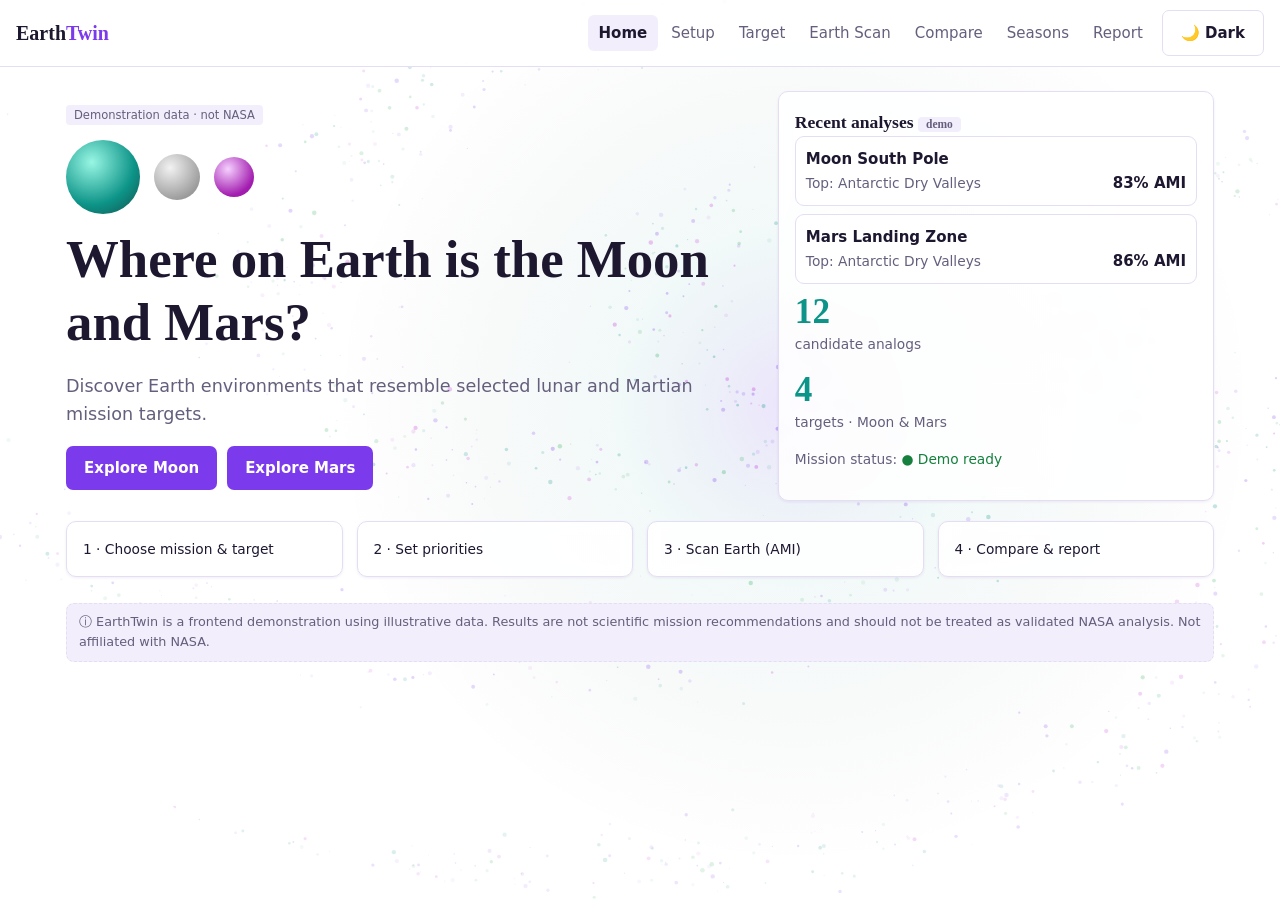
==== index.html @ 97c2c5f4 "Add EarthTwin prototype and README" ====
<!DOCTYPE html>
<html lang="en"><head><meta charset="utf-8">
<meta name="viewport" content="width=device-width, initial-scale=1, viewport-fit=cover">
<script>try{var t=localStorage.getItem("ew-theme")}catch(e){}document.documentElement.dataset.theme=t||(matchMedia("(prefers-color-scheme: dark)").matches?"dark":"light")</script><title>EarthTwin — Earth Analog Intelligence for Moon & Mars Missions</title>
<style>
:root{--bg:#ffffff;--nav:rgba(255,255,255,.82);--card:rgba(255,255,255,.86);--bd:#e4ddf3;--tx:#1d1730;--mu:#655f7d;--ac:#7c3aed;--ac2:#0d9488;--ok:#15803d;--soft:#f2eefb;--hl:#f3ebff;--onac:#fff;--map:#f8f5fe;--land:#e3d9f8;--landbd:#c3b3ee;--s1:#7c3aed;--s2:#16a34a;--s3:#0d9488;--s4:#c026d3;box-sizing:border-box;padding-top:env(safe-area-inset-top,0px);padding-bottom:env(safe-area-inset-bottom,0px)}
:root[data-theme="dark"]{--bg:#06050e;--nav:rgba(8,6,20,.78);--card:rgba(22,17,42,.8);--bd:#322a5a;--tx:#ece8f8;--mu:#a29bc2;--ac:#a78bfa;--ac2:#2dd4bf;--ok:#4ade80;--soft:#1e1839;--hl:#2b2057;--onac:#0b0820;--map:#0f0b22;--land:#2a2352;--landbd:#4d4190;--s1:#a78bfa;--s2:#4ade80;--s3:#2dd4bf;--s4:#f0abfc}
html{background:var(--bg)}#gx{position:fixed;inset:0;width:100%;height:100%;z-index:-1;pointer-events:none}
.card,.opt,.rk,nav{backdrop-filter:blur(6px);-webkit-backdrop-filter:blur(6px)}
.land{fill:var(--land);stroke:var(--landbd)}
*{box-sizing:border-box}html{scroll-padding-top:60px}
body{margin:0;background:transparent;color:var(--tx);font:15px/1.6 "Segoe UI",system-ui,-apple-system,sans-serif;min-height:100vh}
a{color:var(--ac2)}h1,h2,h3{margin:.2em 0;line-height:1.2;font-family:Georgia,"Times New Roman",serif;font-weight:600}h1{font-size:clamp(2rem,5vw,3.3rem)}h2{font-size:1.5rem}h3{font-size:1.1rem}
nav{position:sticky;top:0;z-index:20;background:var(--nav);border-bottom:1px solid var(--bd);display:flex;align-items:center;gap:8px;padding:10px 16px;flex-wrap:wrap}
.brand{font:600 1.25rem Georgia,serif;margin-right:auto;cursor:pointer}.brand b{color:var(--ac)}
.links{display:flex;gap:2px;flex-wrap:wrap}.links button{background:none;border:0;color:var(--mu);padding:6px 11px;border-radius:6px;cursor:pointer;font:inherit}
.links button.on{color:var(--tx);background:var(--soft);font-weight:600}.links button:hover{color:var(--tx)}
#burger{display:none}
@media(max-width:820px){#burger{display:block}.links{display:none;width:100%;flex-direction:column}.links.open{display:flex}}
main{max-width:1180px;margin:0 auto;padding:24px 16px 60px}
.card{background:var(--card);border:1px solid var(--bd);border-radius:10px;padding:16px;box-shadow:0 1px 3px rgba(60,30,120,.08)}
.grid{display:grid;gap:14px}.g2{grid-template-columns:repeat(auto-fit,minmax(260px,1fr))}.g4{grid-template-columns:repeat(auto-fit,minmax(190px,1fr))}
.split{display:grid;grid-template-columns:minmax(0,1.6fr) minmax(0,1fr);gap:14px}@media(max-width:900px){.split{grid-template-columns:1fr}}
button{font:inherit}.btn{background:var(--ac);color:var(--onac);border:0;border-radius:7px;padding:10px 18px;font-weight:600;cursor:pointer}.btn:hover{filter:brightness(.9)}
.btn.sec{background:transparent;color:var(--tx);border:1px solid var(--bd)}.btn.sec:hover{background:var(--soft)}.btn:disabled{opacity:.4;cursor:not-allowed}
button:focus-visible,input:focus-visible,select:focus-visible,.mk:focus-visible{outline:2px solid var(--ac2);outline-offset:2px}
.opt{text-align:left;color:var(--tx);cursor:pointer;background:var(--card);border:1px solid var(--bd);border-radius:10px;padding:14px;transition:.12s}
.opt:hover{border-color:var(--mu)}.opt.sel{border-color:var(--ac);background:var(--hl);box-shadow:0 0 0 1px var(--ac)}
.mu{color:var(--mu)}.sm{font-size:.86rem}.tag{display:inline-block;font-size:.72rem;background:var(--soft);border-radius:4px;padding:1px 8px;color:var(--mu)}
.bar{height:7px;background:var(--soft);border-radius:9px;overflow:hidden}.bar i{display:block;height:100%;background:var(--ac2)}
.steps{display:flex;gap:6px;margin-bottom:16px;flex-wrap:wrap}.steps span{flex:1;min-width:90px;text-align:center;font-size:.82rem;padding:6px;border-radius:6px;border:1px solid var(--bd);color:var(--mu);background:var(--card)}.steps .on{color:var(--tx);border-color:var(--ac);background:var(--hl);font-weight:600}.steps .done{color:var(--ok)}
.big{font:600 2.2rem Georgia,serif;color:var(--ac2)}
.dis{border:1px dashed var(--bd);border-radius:8px;padding:8px 12px;font-size:.8rem;color:var(--mu);margin-top:26px;background:var(--soft)}
.orb{display:inline-block;border-radius:50%}
.rk{display:block;width:100%;text-align:left;color:var(--tx);background:var(--card);border:1px solid var(--bd);border-radius:9px;padding:10px;margin-bottom:8px;cursor:pointer}.rk:hover{border-color:var(--mu)}.rk.sel{border-color:var(--ac);background:var(--hl)}
table{width:100%;border-collapse:collapse;font-size:.9rem}th,td{padding:8px;border-bottom:1px solid var(--bd);text-align:left;vertical-align:top}th{font-weight:600}
.scroll{overflow-x:auto}svg text{fill:var(--mu);font-size:10px}
input[type=range]{width:100%;accent-color:var(--ac)}
.mapwrap{background:var(--map);border:1px solid var(--bd);border-radius:10px;overflow:hidden}.mapwrap svg{display:block;width:100%;height:auto}
.mk{cursor:pointer}.mk:focus{outline:none}.mk:focus circle,.mk:hover circle{stroke:var(--tx);stroke-width:2}
.img{height:110px;border-radius:8px;display:flex;align-items:flex-end;padding:8px;font-size:.75rem;border:1px solid var(--bd);color:#3a3628}
@media print{#gx,nav,.noprint{display:none!important}*{color:#000!important;background:#fff!important;border-color:#bbb!important}}
</style></head><body>
<canvas id="gx" aria-hidden="true"></canvas><noscript><p style="padding:24px;color:#fff">EarthTwin needs JavaScript. It is a frontend demonstration using illustrative data.</p></noscript>
<nav><div class="brand" data-a="go" data-v="/">Earth<b>Twin</b></div><button id="burger" class="btn sec" data-a="menu" aria-label="Toggle navigation" aria-expanded="false">☰ Menu</button><div class="links" id="links"></div><button id="theme" class="btn sec" aria-label="Switch between light and dark mode"></button></nav>
<main id="app" aria-live="polite"><p class="mu">Loading EarthTwin…</p></main>
<script>
try{
const $=s=>document.querySelector(s),cl=v=>Math.max(0,Math.min(100,v)),sum=a=>a.reduce((x,y)=>x+y,0);
const FL=['Terrain','Geology','Environment','Resources'];
const PRE={general:{n:'General Analog',w:[25,20,25,30]},rover:{n:'Rover Testing',w:[40,30,20,10]},ice:{n:'Ice Drill Testing',w:[15,15,25,45]},habitat:{n:'Habitat Materials',w:[20,45,25,10]}};
const MIS={base:{n:'Permanent Base',i:'🏗️',d:'Long-term habitat siting and resource access.',p:'ice'},land:{n:'Landing Site',i:'🛬',d:'Safe, flat, well-characterized touchdown terrain.',p:'rover'},rover:{n:'Rover Testing',i:'🛞',d:'Mobility over realistic slopes and regolith.',p:'rover'},res:{n:'Research Mission',i:'🔬',d:'Broad geology and environment science.',p:'general'}};
const S=[['antarctica-dry-valleys','Antarctic Dry Valleys','Antarctica',-77.5,161,[80,72,90,70],[86,80,92,78],88,.8,.5,1,'Hyper-arid, ice-cemented cold desert with polar soils.',['Extreme cold and aridity','Buried ground ice','Polar logistics experience'],'Very remote; costly access.',['Ice-drill trials','Cold-soil studies']],
['atacama','Atacama Desert','Chile',-24.5,-69.25,[70,60,55,40],[88,85,80,55],85,.1,.3,.2,'Hyper-arid plateau with oxidized, salt-rich soils.',['Dust and soil chemistry','Rover-friendly terrain','Accessible'],'Warm; little ice.',['Rover testing','Soil chemistry']],
['iceland-volcanic','Icelandic Volcanic Fields','Iceland',64.9,-19,[78,88,60,65],[75,90,62,60],84,.6,1,.5,'Fresh basaltic fields with glacial and volcanic interaction.',['Basalt geology','Ice-volcano interaction','Easy access'],'Wet, vegetated, and mild in places.',['Habitat material studies','Geology surveys']],
['hawaii-basalt','Hawaiian Basalt Fields','USA (Hawaii)',19.5,-155.5,[85,92,50,70],[80,88,45,55],82,.1,1,.2,'Well-studied basalt flows used for long-running field analog work.',['Basaltic regolith','Mature infrastructure','Terrain variety'],'Warm and humid; no cold-trap conditions.',['ISRU regolith trials','Rover mobility']],
['utah-desert','Utah High Desert','USA (Utah)',38.4,-110.8,[68,60,50,35],[82,78,72,50],80,.05,.4,.4,'Layered sedimentary desert with mesas and dry washes.',['Sedimentary stratigraphy','Very accessible','Habitat simulation heritage'],'Limited ice and cold.',['Habitat simulation','Crew operations']],
['arctic-permafrost','High Arctic Permafrost','Canada (Nunavut)',75.4,-89,[72,66,80,82],[82,72,85,88],86,.9,.4,.9,'Polar desert impact crater terrain with permafrost.',['Ground ice access','Cold environment','Impact geology'],'Short field season.',['Ice-drill trials','Base logistics']],
['canary-volcanic','Canary Volcanic Terrain','Spain (Tenerife)',28.27,-16.64,[74,84,55,45],[72,80,58,42],78,.05,.9,.2,'High-altitude volcanic landscape with basalt and phonolite.',['Volcanic geology','Easy access'],'Mild climate; limited resource match.',['Instrument checkout']],
['namib-gravel','Namib Gravel Plains','Namibia',-24,15.5,[66,55,45,30],[78,70,65,40],75,.05,.3,.3,'Flat gravel plains and dune margins.',['Flat rover terrain','Low vegetation'],'Weak geology and resource match.',['Landing-terrain trials']],
['svalbard','Svalbard Valley Systems','Norway (Svalbard)',78.2,16,[70,64,72,75],[74,68,76,78],83,.75,.4,.85,'Glacial valleys, permafrost and periglacial landforms.',['Permafrost and ice','Cold climate','Research infrastructure'],'Vegetation and frequent snow cover.',['Ice research','Periglacial studies']],
['iceland-tubes','Iceland Lava Tubes','Iceland',64.7,-20.5,[80,85,65,72],[70,78,62,66],81,.6,1,.5,'Basaltic lava tubes with ice-bearing caves.',['Lava-tube habitat analogs','Ice deposits','Basalt'],'Small scale compared to lunar tubes.',['Shelter studies','Cave robotics']],
['craters-idaho','Craters of the Moon','USA (Idaho)',43.4,-113.5,[82,86,55,45],[74,80,50,40],80,.1,1,.4,'Young basalt lava field with cinder cones and lava tubes.',['Fresh basalt flows','Rugged terrain'],'Little ice; temperate.',['Geology training','Rover traverses']],
['danakil','Danakil Depression','Ethiopia',14.2,40.3,[60,75,35,30],[70,88,50,45],72,0,.8,0,'Hot volcanic basin with evaporites and hydrothermal features.',['Mineral diversity','Hydrothermal geology'],'Extreme heat and security constraints.',['Mineral studies']]]
.map(a=>({id:a[0],name:a[1],country:a[2],lat:a[3],lon:a[4],moon:a[5],mars:a[6],c:a[7],ice:a[8],bas:a[9],cold:a[10],desc:a[11],str:a[12],lim:a[13],apps:a[14]}));
const T={moon_sp:{p:'moon',n:'Lunar South Pole',env:'Extreme cold / permanent shadow / illumination variation',wi:1.2,wb:.3,wc:1,m:[['Elevation','−2.5 to +4.5 km',55],['Slope','5–20°',60],['Roughness','High',75],['Temperature','~40–100 K (shadowed)',15],['Illumination','0–90% per year',35],['Ice / Water','Indicated in shadow',80],['Geology','Highland anorthosite',50],['Resource potential','High (volatiles)',85]]},
moon_mare:{p:'moon',n:'Mare Tranquillitatis',env:'Basaltic plain / large day-night thermal swing',wi:.1,wb:1.2,wc:.2,m:[['Elevation','−1.9 km',40],['Slope','<5°',15],['Roughness','Low',25],['Temperature','~100–390 K',55],['Illumination','~50% (14-day cycle)',60],['Ice / Water','Minimal',8],['Geology','Basalt mare',85],['Resource potential','Moderate (ilmenite)',55]]},
mars_lz:{p:'mars',n:'Mars Landing Zone',env:'Dusty basaltic plain / thin CO₂ atmosphere / cold swings',wi:.5,wb:.8,wc:.5,m:[['Elevation','−2.6 km',35],['Slope','<8°',25],['Roughness','Moderate',45],['Temperature','~150–290 K',50],['Illumination','Diurnal + dust storms',65],['Ice / Water','Hydrated minerals',40],['Geology','Basalt + clay/delta deposits',75],['Resource potential','Moderate',50]]},
mars_ice:{p:'mars',n:'Arcadia Planitia (ice plains)',env:'Mid-latitude subsurface ice / cold / smooth plains',wi:1.2,wb:.3,wc:.9,m:[['Elevation','−3.0 km',30],['Slope','<3°',10],['Roughness','Low',20],['Temperature','~150–260 K',30],['Illumination','Seasonal',55],['Ice / Water','Shallow ice indicated',85],['Geology','Volcanic plains + ice',55],['Resource potential','High (water ice)',80]]}};
const MO=['Jan','Feb','Mar','Apr','May','Jun','Jul','Aug','Sep','Oct','Nov','Dec'];
const st={planet:'moon',tg:'moon_sp',mis:'base',pre:'ice',w:[15,15,25,45],step:0,scanned:false,scan:-1,sel:null,cmp:[]};
const SC=['Scanning terrain…','Analyzing geology…','Comparing environmental conditions…','Evaluating resource indicators…','Calculating AMI…','Finding candidate analogs…'];
function score(s,t,w){const b=s[t.p],f=[b[0],cl(b[1]+(s.bas-.5)*t.wb*20),cl(b[2]+(s.cold-.5)*t.wc*20),cl(b[3]+(s.ice-.5)*t.wi*24)],m=sum(f)/4,sd=Math.sqrt(sum(f.map(x=>(x-m)**2))/4);
return{...s,f:f.map(Math.round),ami:Math.round(sum(f.map((x,i)=>x*w[i]))/100),conf:Math.round(cl(s.c-sd*.3))}}
const rank=(t=T[st.tg],w=st.w)=>S.map(s=>score(s,t,w)).sort((a,b)=>b.ami-a.ami);
function season(r,t=T[st.tg],w=st.w){const cold=t.wc>=.9;return MO.map((m,i)=>{const sf=Math.cos((i-6)/12*2*Math.PI)*(r.lat>=0?1:-1),amp=.5+Math.abs(r.lat)/90;
const tmp=cl(r.f[2]+(cold?-sf*14*(r.cold>.5?1:.6):sf*8*(1-r.cold))*amp),acc=cl(r.f[0]+sf*10*(r.cold*.8+.2)*amp),env=cl(r.f[2]+(tmp-r.f[2])*.5),ami=cl(r.ami+(tmp-r.f[2])*.25*w[2]/25+(acc-r.f[0])*.25*w[0]/25);
return{m,tmp:Math.round(tmp),acc:Math.round(acc),env:Math.round(env),ami:Math.round(ami)}})}
const win=se=>{let b=0,bv=-1;for(let i=0;i<12;i++){const v=sum([0,1,2].map(k=>se[(i+k)%12].ami))/3;if(v>bv){bv=v;b=i}}return MO[b]+'–'+MO[(b+2)%12]+' (avg '+Math.round(bv)+'%)'};
const stab=se=>Math.round(cl(100-(Math.max(...se.map(x=>x.ami))-Math.min(...se.map(x=>x.ami)))*3));
function explain(r){const t=T[st.tg],w=st.w,o=FL.map((k,i)=>({k,v:r.f[i],w:w[i],c:r.f[i]*w[i]})).sort((a,b)=>b.c-a.c),lo=[...o].sort((a,b)=>a.v-b.v)[0],lv=v=>v>=85?'strong':v>=70?'moderate':'limited';
return `${r.name} scores ${r.ami}% against ${t.n} for a ${MIS[st.mis].n.toLowerCase()} using the “${st.pre==='custom'?'Custom':PRE[st.pre].n}” priorities. ${o[0].k} (${o[0].v}% similarity × ${o[0].w}% weight) and ${o[1].k} (${o[1].v}% × ${o[1].w}%) contribute most, showing ${lv(o[0].v)} and ${lv(o[1].v)} similarity. The weakest factor is ${lo.k} at ${lo.v}%${lo.w>=25?', which matters because you weighted it at '+lo.w+'%':''}. ${t.p==='moon'?'A key limitation: Earth cannot reproduce lunar gravity (1/6 g), hard vacuum or radiation.':'A key limitation: Earth cannot reproduce Martian gravity (0.38 g), the thin CO₂ atmosphere or surface radiation.'} Site-specific note: ${r.lim} Confidence of ${r.conf}% is a demo heuristic combining data completeness and agreement between factors.`}
const bar=p=>`<div class="bar" role="img" aria-label="${Math.round(p)} percent"><i style="width:${p}%"></i></div>`;
const disc='EarthTwin is a frontend demonstration using illustrative data. Results are not scientific mission recommendations and should not be treated as validated NASA analysis. Not affiliated with NASA.';
const D=`<div class="dis">ⓘ ${disc}</div>`;
const site=id=>S.find(s=>s.id===id);
const cand=id=>rank().find(s=>s.id===id);
const route=()=>location.hash.replace(/^#/,'')||'/';
const LK=[['/','Home'],['/setup','Setup'],['/target','Target'],['/results','Earth Scan'],['/compare','Compare'],['/season','Seasons'],['/report','Report']];
function nav(){const r='/'+route().split('/')[1];$('#links').innerHTML=LK.map(l=>`<button data-a="go" data-v="${l[0]}" class="${(r===l[0]||(r==='/site'&&l[0]==='/results'))?'on':''}">${l[1]}</button>`).join('')}
function orbs(){return `<div aria-hidden="true" style="display:flex;gap:14px;align-items:center;margin:14px 0"><span class="orb" style="width:74px;height:74px;background:radial-gradient(circle at 35% 30%,#99f6e4,#0d9488 60%,#134e4a)"></span><span class="orb" style="width:46px;height:46px;background:radial-gradient(circle at 35% 30%,#f2f2f2,#9a9a9a 75%)"></span><span class="orb" style="width:40px;height:40px;background:radial-gradient(circle at 35% 30%,#f5d0fe,#a21caf 70%)"></span></div>`}
function landing(){const a=rank(T.moon_sp,PRE.general.w)[0],b=rank(T.mars_lz,PRE.general.w)[0];
return `<section class="grid split" style="align-items:center"><div><span class="tag">Demonstration data · not NASA</span>${orbs()}<h1>Where on Earth is the Moon and Mars?</h1><p class="mu" style="font-size:1.1rem">Discover Earth environments that resemble selected lunar and Martian mission targets.</p>
<div style="display:flex;gap:10px;flex-wrap:wrap;margin-top:16px"><button class="btn" data-a="explore" data-v="moon">Explore Moon</button><button class="btn" data-a="explore" data-v="mars">Explore Mars</button></div></div>
<div class="card"><h3>Recent analyses <span class="tag">demo</span></h3>
<button class="rk" data-a="quick" data-v="moon_sp"><b>Moon South Pole</b><br><span class="mu sm">Top: ${a.name}</span> <b style="float:right">${a.ami}% AMI</b></button>
<button class="rk" data-a="quick" data-v="mars_lz"><b>Mars Landing Zone</b><br><span class="mu sm">Top: ${b.name}</span> <b style="float:right">${b.ami}% AMI</b></button>
<div class="grid g2" style="margin-top:8px"><div><div class="big">${S.length}</div><span class="mu sm">candidate analogs</span></div><div><div class="big">4</div><span class="mu sm">targets · Moon &amp; Mars</span></div></div><p class="sm mu">Mission status: <span style="color:var(--ok)">● Demo ready</span></p></div></section>
<section class="grid g4" style="margin-top:20px">${['1 · Choose mission &amp; target','2 · Set priorities','3 · Scan Earth (AMI)','4 · Compare &amp; report'].map(x=>`<div class="card sm">${x}</div>`).join('')}</section>${D}`}
function setup(){const n=['Mission','Target','Priorities','Earth Scan','Results'],s=st.step;
let h=`<h2>Mission Setup</h2><div class="steps" role="list">${n.map((x,i)=>`<span role="listitem" class="${i===s?'on':i<s?'done':''}">${i<s?'✓':i+1}. ${x}</span>`).join('')}</div><div class="card">`;
if(s===0)h+=`<h3>What kind of mission?</h3><div class="grid g4" style="margin-top:10px">${Object.entries(MIS).map(([k,m])=>`<button class="opt ${st.mis===k?'sel':''}" data-a="mis" data-v="${k}" aria-pressed="${st.mis===k}"><div style="font-size:1.6rem">${m.i}</div><b>${m.n}</b><div class="mu sm">${m.d}</div></button>`).join('')}</div>`;
if(s===1){const t=T[st.tg];h+=`<h3>Choose a body</h3><div style="display:flex;gap:10px;margin:10px 0">${['moon','mars'].map(p=>`<button class="opt ${st.planet===p?'sel':''}" data-a="planet" data-v="${p}" aria-pressed="${st.planet===p}">${p==='moon'?'🌙 Moon':'🪐 Mars'}</button>`).join('')}</div><div class="grid g2">${Object.entries(T).filter(([k,x])=>x.p===st.planet).map(([k,x])=>`<button class="opt ${st.tg===k?'sel':''}" data-a="tg" data-v="${k}"><b>${x.n}</b><div class="mu sm">${x.env}</div></button>`).join('')}</div>
<div class="card" style="margin-top:12px"><h3>${t.n}</h3><p class="mu sm">Mission environment: ${t.env}</p><div class="grid g2">${t.m.slice(0,5).map(x=>`<div class="sm"><span class="mu">${x[0]}:</span> ${x[1]}</div>`).join('')}</div></div>`}
if(s===2)h+=`<h3>Analysis priorities</h3><div class="grid g4" style="margin:10px 0">${Object.entries(PRE).map(([k,p])=>`<button class="opt ${st.pre===k?'sel':''}" data-a="pre" data-v="${k}"><b>${p.n}</b><div class="mu sm">${p.w.join(' / ')}</div></button>`).join('')}</div>${sliders()}<div id="prev"></div>`;
if(s===3)h+=`<h3>Earth Scan</h3><p class="mu">${MIS[st.mis].n} · ${T[st.tg].n} · ${st.pre==='custom'?'Custom':PRE[st.pre].n} · weights ${st.w.join('/')}</p>${st.scan<0?'<button class="btn" data-a="scan">Scan Earth</button>':`<div style="margin-top:8px">${SC.slice(0,Math.min(st.scan+1,6)).map((x,i)=>`<div class="${i<st.scan||st.scan>=6?'':'mu'}">${i<st.scan||st.scan>=6?'✓':'…'} ${x}</div>`).join('')}</div><div style="margin:10px 0">${bar(Math.min(100,st.scan/6*100))}</div>${st.scan>=6?'<p style="color:var(--ok)"><b>Analysis complete.</b> '+S.length+' candidates ranked.</p>':''}`}`;
if(s===4)h+=`<h3>Ready</h3><p class="mu">Your Earth analog ranking is ready.</p><button class="btn" data-a="go" data-v="/results">View Results</button>`;
h+=`</div><div style="display:flex;justify-content:space-between;margin-top:14px"><button class="btn sec" data-a="step" data-v="-1" ${s===0?'disabled':''}>← Back</button>${s<3?`<button class="btn" data-a="step" data-v="1">Next →</button>`:s===3?`<button class="btn" data-a="step" data-v="1" ${st.scan<6?'disabled':''}>View Results →</button>`:''}</div>`;return h+D}
function sliders(){return `<div class="grid g2">${FL.map((f,i)=>`<label><div style="display:flex;justify-content:space-between"><span>${f}</span><b id="wl${i}">${st.w[i]}%</b></div><input type="range" min="0" max="100" data-w="${i}" value="${st.w[i]}" aria-label="${f} weight"></label>`).join('')}</div><p class="sm mu">Total always equals 100%. <b id="tot">${sum(st.w)}%</b></p>`}
function prev(){const e=$('#prev');if(e)e.innerHTML='<h3 style="margin-top:12px">Live top 3</h3>'+rank().slice(0,3).map((r,i)=>`<div class="sm">#${i+1} ${r.name} — <b>${r.ami}% AMI</b></div>`).join('')}
function target(){const t=T[st.tg];return `<h2>Target Profile · ${t.n}</h2><p class="mu">${t.env} <span class="tag">illustrative values</span></p><div class="grid g4" style="margin-top:12px">${t.m.map(x=>`<div class="card"><div class="mu sm">${x[0]}</div><div><b>${x[1]}</b></div>${bar(x[2])}</div>`).join('')}</div>
<div class="card" style="margin-top:14px"><h3>Profile shape</h3><p class="mu sm">Relative index (0–100) per characteristic. Mock data.</p>${t.m.map(x=>`<div style="display:grid;grid-template-columns:130px 1fr 40px;gap:8px;align-items:center;margin:6px 0" class="sm"><span>${x[0]}</span>${bar(x[2])}<span>${x[2]}</span></div>`).join('')}</div>
<div style="margin-top:14px"><button class="btn" data-a="go" data-v="/setup">Change setup</button> <button class="btn sec" data-a="go" data-v="/results">Earth Scan results</button></div>${D}`}
const CONT=[[[-168,66],[-140,70],[-95,72],[-78,64],[-62,58],[-55,48],[-70,42],[-81,30],[-97,26],[-97,18],[-87,15],[-78,8],[-92,14],[-105,22],[-118,32],[-124,42],[-125,50],[-140,59]],[[-78,8],[-60,10],[-50,0],[-35,-6],[-40,-22],[-58,-38],[-68,-55],[-74,-50],[-72,-30],[-80,-5]],[[-10,36],[-9,43],[0,50],[10,55],[30,70],[70,73],[110,77],[160,70],[180,66],[160,55],[140,45],[122,30],[108,20],[100,8],[92,22],[78,8],[68,24],[56,26],[45,13],[35,30],[28,40],[12,44]],[[-17,21],[-6,36],[10,37],[32,31],[43,12],[51,11],[40,-12],[33,-27],[20,-35],[12,-18],[9,4],[-8,4]],[[114,-22],[130,-12],[142,-11],[153,-27],[146,-39],[130,-32],[115,-34]],[[-55,60],[-20,70],[-20,82],[-60,82]],[[-180,-70],[180,-70],[180,-90],[-180,-90]]];
const px=(lo,la)=>((lo+180)*2).toFixed(1)+','+((90-la)*2).toFixed(1);
function map(rs){let g='';for(let i=-180;i<=180;i+=30)g+=`<line x1="${(i+180)*2}" y1="0" x2="${(i+180)*2}" y2="360" style="stroke:var(--bd)" stroke-width=".5"/>`;for(let i=-60;i<=60;i+=30)g+=`<line x1="0" y1="${(90-i)*2}" x2="720" y2="${(90-i)*2}" style="stroke:var(--bd)" stroke-width=".5"/>`;
return `<div class="mapwrap"><svg viewBox="0 0 720 360" role="group" aria-label="Interactive Earth map of candidate analogs">${g}${CONT.map(c=>`<polygon points="${c.map(p=>px(...p)).join(' ')}" class="land" stroke-width=".7"/>`).join('')}
${rs.map((r,i)=>{const [x,y]=px(r.lon,r.lat).split(',');return `<g class="mk" tabindex="0" role="button" data-a="sel" data-v="${r.id}" aria-label="${r.name}, ${r.ami}% AMI, rank ${i+1}"><title>${r.name} · ${r.country} · ${r.ami}% AMI</title><circle cx="${x}" cy="${y}" r="${st.sel===r.id?11:7+(r.ami-50)/12}" style="fill:${st.sel===r.id?'var(--ac)':'var(--ac2)'}" fill-opacity=".85" stroke="#fff" stroke-width="${st.sel===r.id?2:.5}"/><text x="${x}" y="${+y+3}" text-anchor="middle" style="fill:var(--onac);font-weight:700;font-size:8px;pointer-events:none">${i+1}</text></g>`}).join('')}</svg></div><p class="sm mu">Schematic map, demonstration candidates only. Click or focus a marker to select.</p>`}
function results(){if(!st.scanned)return `<div class="card"><h2>No results yet</h2><p class="mu">Run the setup wizard and Scan Earth first.</p><button class="btn" data-a="go" data-v="/setup">Start setup</button></div>`+D;
const rs=rank(),sl=rs.find(r=>r.id===st.sel);
return `<h2>Earth Analog Discovery</h2><p class="mu">${T[st.tg].n} · ${MIS[st.mis].n} · weights ${st.w.join('/')} <button class="btn sec" data-a="go" data-v="/setup" style="padding:3px 10px">Adjust</button></p><div class="split">${map(rs)}<div style="max-height:620px;overflow:auto">${rs.map((r,i)=>{const o=FL.map((f,k)=>[f,r.f[k]]).sort((a,b)=>b[1]-a[1]);return `<div class="rk ${st.sel===r.id?'sel':''}" data-a="sel" data-v="${r.id}" role="button" tabindex="0"><div style="display:flex;justify-content:space-between"><b>#${i+1} ${r.name}</b><b>${r.ami}% AMI</b></div><div class="mu sm">${r.country} · Confidence ${r.conf}% · <span class="tag">${i<3?'Candidate analog':'Demonstration analog'}</span></div><div class="sm">Strongest: ${o[0][0]}, ${o[1][0]} · Limit: ${r.lim}</div><div style="margin-top:6px;display:flex;gap:6px;flex-wrap:wrap"><button class="btn sec" style="padding:3px 10px" data-a="open" data-v="${r.id}">Profile</button><button class="btn sec" style="padding:3px 10px" data-a="cmp" data-v="${r.id}">${st.cmp.includes(r.id)?'✓ In compare':'+ Compare'}</button></div></div>`}).join('')}</div></div>
<div class="card" style="margin-top:12px;display:flex;justify-content:space-between;gap:8px;flex-wrap:wrap;align-items:center"><span>${sl?`Selected: <b>${sl.name}</b> — ${sl.desc}`:'Select a site on the map or list.'}</span><span>Compare set: ${st.cmp.length}/3 <button class="btn" data-a="go" data-v="/compare" ${st.cmp.length<2?'disabled':''}>Compare Sites</button></span></div>${D}`}
function hue(s){return [150,168,275,295,315][Math.abs(Math.round(s.lat*3+s.lon))%5]}
function siteP(id){const r=cand(id);if(!r)return '<p>Site not found.</p>';const h=hue(r);
return `<button class="btn sec" data-a="go" data-v="/results">← Results</button><h2 style="margin-top:10px">${r.name}</h2><p class="mu">${r.country} · ${r.lat.toFixed(1)}°, ${r.lon.toFixed(1)}° · <span class="tag">Candidate analog (demo)</span></p>
<div class="grid g4"><div class="card"><div class="mu sm">Analog Match Index</div><div class="big">${r.ami}%</div></div><div class="card"><div class="mu sm" title="Demo heuristic: data completeness and factor agreement. Not a validated probability.">Confidence ⓘ</div><div class="big">${r.conf}%</div></div>${FL.map((f,i)=>`<div class="card"><div class="mu sm">${f} <span class="tag">${st.w[i]}%</span></div><b style="font-size:1.4rem">${r.f[i]}%</b>${bar(r.f[i])}</div>`).join('')}</div>
<div class="card" style="margin-top:14px"><h3>Why did this site score ${r.ami}%?</h3><p>${explain(r)}</p><p class="sm mu">Confidence reflects data completeness, factor agreement, seasonal coverage and supporting observations — a demonstration heuristic only.</p></div>
<div class="grid g2" style="margin-top:14px"><div class="card"><h3>Strengths</h3><ul>${r.str.map(x=>`<li>${x}</li>`).join('')}</ul></div><div class="card"><h3>Limitations</h3><ul><li>${r.lim}</li><li>${T[st.tg].p==='moon'?'No lunar gravity, vacuum or radiation on Earth':'No Martian gravity, thin atmosphere or radiation on Earth'}</li></ul></div><div class="card"><h3>Potential applications</h3><ul>${r.apps.map(x=>`<li>${x}</li>`).join('')}</ul></div><div class="card"><h3>Imagery <span class="tag">illustrative placeholders</span></h3><div class="grid" style="grid-template-columns:repeat(3,1fr);gap:8px">${['Site overview','Terrain','Geology'].map((x,i)=>`<div class="img" style="background:linear-gradient(${140+i*40}deg,hsl(${h+i*6} 42% 86%),hsl(${h+i*6+14} 38% 72%))">${x}</div>`).join('')}</div></div></div>
<div style="margin-top:14px;display:flex;gap:8px;flex-wrap:wrap"><button class="btn" data-a="cmp" data-v="${r.id}">${st.cmp.includes(r.id)?'✓ In compare':'+ Add to compare'}</button><button class="btn sec" data-a="seasonof" data-v="${r.id}">Seasonal analysis</button></div>${D}`}
function seasonP(){const rs=rank(),r=rs.find(x=>x.id===st.sel)||rs[0],se=season(r);
const X=i=>40+i*(640/11),Y=v=>200-(v-30)*(170/70),ser=[['ami','Overall AMI','var(--s1)'],['tmp','Temperature similarity','var(--s2)'],['env','Environment','var(--s3)'],['acc','Terrain accessibility','var(--s4)']];
return `<h2>Seasonal Analysis · ${r.name}</h2><p class="mu">Best demonstration window: <b style="color:var(--ok)">${win(se)}</b> <span class="tag">mock data</span></p>
<label class="sm">Site <select id="ss" style="background:var(--card);color:var(--tx);border:1px solid var(--bd);border-radius:8px;padding:6px">${rs.map(x=>`<option value="${x.id}" ${x.id===r.id?'selected':''}>${x.name}</option>`).join('')}</select></label>
<div class="card scroll" style="margin-top:12px"><div style="min-width:560px"><svg id="ch" viewBox="0 0 720 230" style="width:100%" role="img" aria-label="Monthly seasonal analysis line chart">${[30,50,70,90].map(v=>`<line x1="40" x2="680" y1="${Y(v)}" y2="${Y(v)}" style="stroke:var(--bd)"/><text x="8" y="${Y(v)+3}">${v}</text>`).join('')}${MO.map((m,i)=>`<text x="${X(i)}" y="222" text-anchor="middle">${m}</text>`).join('')}
${ser.map(s=>`<polyline fill="none" style="stroke:${s[2]}" stroke-width="${s[0]==='ami'?3:1.5}" points="${se.map((d,i)=>X(i)+','+Y(d[s[0]])).join(' ')}"/>`).join('')}<line id="cur" x1="40" x2="40" y1="20" y2="200" stroke-opacity=".4" style="stroke:var(--tx);display:none"/><rect id="hit" x="30" y="10" width="660" height="200" fill="transparent"/></svg></div>
<div style="display:flex;gap:12px;flex-wrap:wrap" class="sm">${ser.map(s=>`<span><span style="color:${s[2]}">━</span> ${s[1]}</span>`).join('')}</div><div id="ro" class="card sm" style="margin-top:10px" aria-live="polite">Hover or tap the chart to read a month.</div></div>
<div class="card" style="margin-top:12px"><span class="mu">Seasonal stability:</span> <b>${stab(se)}%</b> — demo values generated from latitude, thermal character and your weights.</div>${D}`}
function compareP(){const ids=st.cmp.map(cand).filter(Boolean);if(ids.length<2)return `<div class="card"><h2>Compare Sites</h2><p class="mu">Select 2–3 sites from the Earth Scan results (${ids.length}/3 selected).</p><button class="btn" data-a="go" data-v="/results">Go to results</button></div>`+D;
const cell=v=>`<b>${v}%</b>${bar(v)}`,rw=(l,f)=>`<tr><th scope="row">${l}</th>${ids.map(r=>`<td>${f(r)}</td>`).join('')}</tr>`,o=r=>FL.map((f,k)=>[f,r.f[k]]).sort((a,b)=>b[1]-a[1]);
return `<h2>Site Comparison</h2><div class="card scroll"><table><thead><tr><th></th>${ids.map((r,i)=>`<th>Site ${'ABC'[i]}: ${r.name} <button class="btn sec" style="padding:2px 8px" data-a="cmp" data-v="${r.id}" aria-label="Remove ${r.name}">✕</button></th>`).join('')}</tr></thead><tbody>${rw('AMI',r=>cell(r.ami))}${rw('Confidence',r=>cell(r.conf))}${FL.map((f,i)=>rw(f,r=>cell(r.f[i]))).join('')}${rw('Seasonal stability',r=>cell(stab(season(r))))}${rw('Main strength',r=>o(r)[0][0]+' ('+o(r)[0][1]+'%) · '+r.str[0])}${rw('Main limitation',r=>r.lim)}</tbody></table></div><p class="sm mu">Bars show scores only; interpret differences against your own priorities.</p><button class="btn" data-a="go" data-v="/report">Generate Mission Report</button>${D}`}
function reportP(){if(!st.scanned)return `<div class="card"><h2>Mission Report</h2><p class="mu">Complete an Earth Scan first.</p><button class="btn" data-a="go" data-v="/setup">Start setup</button></div>`+D;
const rs=rank(),top=rs[0],se=season(top),cm=st.cmp.map(cand).filter(Boolean);
return `<div class="noprint" style="display:flex;gap:8px;flex-wrap:wrap;margin-bottom:12px"><button class="btn" data-a="print">Print / Save as PDF</button><button class="btn sec" data-a="dl">Download HTML</button></div><article class="card" id="rep"><h1 style="font-size:1.8rem">EarthTwin — Mission Report</h1><p class="mu">Generated ${new Date().toLocaleDateString()} · Demonstration data</p>
<h3>Mission</h3><p>${MIS[st.mis].n} · Target: ${T[st.tg].n} (${T[st.tg].p==='moon'?'Moon':'Mars'}) · Use case: ${st.pre==='custom'?'Custom':PRE[st.pre].n}</p><p>Factor weights: ${FL.map((f,i)=>f+' '+st.w[i]+'%').join(', ')}</p>
<h3>Top candidate analogs</h3><div class="scroll"><table><tr><th>#</th><th>Site</th><th>AMI</th><th>Conf.</th><th>Terrain</th><th>Geology</th><th>Env.</th><th>Res.</th></tr>${rs.slice(0,5).map((r,i)=>`<tr><td>${i+1}</td><td>${r.name}</td><td>${r.ami}%</td><td>${r.conf}%</td>${r.f.map(v=>`<td>${v}%</td>`).join('')}</tr>`).join('')}</table></div>
<h3>Explanation — ${top.name}</h3><p>${explain(top)}</p><h3>Seasonal analysis (mock)</h3><p>Best window: ${win(se)}. Monthly AMI: ${se.map(d=>d.m+' '+d.ami).join(', ')}.</p>
<h3>Comparison</h3>${cm.length>1?`<table><tr><th>Site</th><th>AMI</th><th>Confidence</th><th>Main limitation</th></tr>${cm.map(r=>`<tr><td>${r.name}</td><td>${r.ami}%</td><td>${r.conf}%</td><td>${r.lim}</td></tr>`).join('')}</table>`:'<p class="mu">No sites selected for comparison.</p>'}
<h3>Limitations</h3><p>Earth cannot reproduce ${T[st.tg].p==='moon'?'lunar gravity, vacuum or radiation':'Martian gravity, atmosphere or radiation'}. Confidence values are demo heuristics.</p><h3>Data disclaimer</h3><p>${disc}</p></article>`}
function render(){nav();const p=route().split('/'),r='/'+p[1];let h;
if(r==='/')h=landing();else if(r==='/setup')h=setup();else if(r==='/target')h=target();else if(r==='/results')h=results();else if(r==='/site')h=siteP(p[2]);else if(r==='/compare')h=compareP();else if(r==='/season')h=seasonP();else if(r==='/report')h=reportP();else h=landing();
$('#app').innerHTML=h;if(r==='/setup'&&st.step===2)prev();if(r==='/season')chart();window.scrollTo(0,0)}
function chart(){const r=rank().find(x=>x.id===st.sel)||rank()[0],se=season(r),h=$('#hit');if(!h)return;const mv=e=>{const b=$('#ch').getBoundingClientRect(),x=(e.clientX-b.left)/b.width*720,i=Math.max(0,Math.min(11,Math.round((x-40)/(640/11)))),d=se[i];$('#cur').setAttribute('x1',40+i*640/11);$('#cur').setAttribute('x2',40+i*640/11);$('#cur').style.display='';$('#ro').innerHTML=`<b>${d.m}</b> · AMI <b>${d.ami}%</b> · Temperature similarity ${d.tmp}% · Environmental score ${d.env}% · Accessibility ${d.acc}%`};h.addEventListener('pointermove',mv);h.addEventListener('pointerdown',mv)}
function setW(i,v){const o=[0,1,2,3].filter(k=>k!==i),rest=100-v,os=sum(o.map(k=>st.w[k]));let n=o.map(k=>os===0?rest/3:st.w[k]*rest/os).map(Math.round);const d=rest-sum(n);n[n.indexOf(Math.max(...n))]+=d;st.w[i]=v;o.forEach((k,j)=>st.w[k]=n[j]);st.pre='custom'}
document.addEventListener('input',e=>{const i=e.target.dataset&&e.target.dataset.w;if(i===undefined)return;setW(+i,+e.target.value);document.querySelectorAll('[data-w]').forEach(x=>{x.value=st.w[x.dataset.w];$('#wl'+x.dataset.w).textContent=st.w[x.dataset.w]+'%'});$('#tot').textContent=sum(st.w)+'%';prev()});
function go(v){if(route()===v)render();else location.hash=v}
function reset(){st.scanned=false;st.scan=-1;st.sel=null;st.cmp=[]}
function doScan(){st.scan=0;render();const t=setInterval(()=>{st.scan++;if(st.scan>=6){clearInterval(t);st.scanned=true}if(route()==='/setup')render();else clearInterval(t)},550)}
function build(){const h='<!DOCTYPE html><meta charset=utf-8><title>EarthTwin Report</title><body style="font-family:system-ui;max-width:800px;margin:auto;padding:20px"><style>table{border-collapse:collapse;width:100%}td,th{border:1px solid #ccc;padding:6px;text-align:left}</style>'+$('#rep').innerHTML;return h}
document.addEventListener('click',e=>{const b=e.target.closest('[data-a]');if(!b)return;const a=b.dataset.a,v=b.dataset.v;
if(a==='go'){$('#links').classList.remove('open');go(v);return}
if(a==='menu'){const o=$('#links').classList.toggle('open');b.setAttribute('aria-expanded',o);return}
if(a==='explore'){st.planet=v;st.tg=v==='moon'?'moon_sp':'mars_lz';st.step=0;reset();go('/setup');return}
if(a==='quick'){st.planet=T[v].p;st.tg=v;st.mis=v==='moon_sp'?'base':'land';st.pre='general';st.w=[...PRE.general.w];reset();st.step=3;go('/setup');return}
if(a==='mis'){st.mis=v;st.pre=MIS[v].p;st.w=[...PRE[st.pre].w];reset()}
if(a==='planet'){st.planet=v;st.tg=Object.keys(T).find(k=>T[k].p===v);reset()}
if(a==='tg'){st.tg=v;reset()}
if(a==='pre'){st.pre=v;st.w=[...PRE[v].w];reset()}
if(a==='step'){st.step=Math.max(0,Math.min(4,st.step+ +v));if(st.step===3&&!st.scanned)st.scan=-1}
if(a==='scan'){doScan();return}
if(a==='sel')st.sel=v;
if(a==='open'){go('/site/'+v);return}
if(a==='cmp'){const i=st.cmp.indexOf(v);if(i>=0)st.cmp.splice(i,1);else if(st.cmp.length<3)st.cmp.push(v);else alert('You can compare up to 3 sites. Remove one first.')}
if(a==='seasonof'){st.sel=v;go('/season');return}
if(a==='print'){try{window.print()}catch(x){alert('Printing is blocked here. Open the page in its own tab and try again.')}return}
if(a==='dl'){try{const u=URL.createObjectURL(new Blob([build()],{type:'text/html'})),l=document.createElement('a');l.href=u;l.download='earthtwin-report.html';l.click()}catch(x){alert('Download unavailable in this view. Use Print / Save as PDF from a full tab.')}return}
render()});
document.addEventListener('keydown',e=>{if((e.key==='Enter'||e.key===' ')&&e.target.matches&&e.target.matches('[data-a][tabindex]')){e.preventDefault();e.target.click()}});
document.addEventListener('change',e=>{if(e.target.id==='ss'){st.sel=e.target.value;render()}if(e.target.dataset&&e.target.dataset.w!==undefined)render()});
window.addEventListener('hashchange',render);render();
}catch(err){document.getElementById('app').innerHTML='<div class="card"><h2>EarthTwin hit an error</h2><p>'+err.message+'</p><button class="btn" onclick="location.reload()">Reload</button></div>'}
</script><script>
(function(){var cv=document.getElementById('gx'),c=cv.getContext('2d'),root=document.documentElement,btn=document.getElementById('theme'),W,H,P=[],R0,still=matchMedia('(prefers-reduced-motion: reduce)').matches;
var COL={light:['124,58,237','13,148,136','192,38,211','22,163,74'],dark:['167,139,250','45,212,191','240,171,252','134,239,172','255,255,255']};
function label(){var d=root.dataset.theme==='dark';btn.textContent=d?'☀ Light':'🌙 Dark';btn.setAttribute('aria-pressed',d)}
btn.onclick=function(){var t=root.dataset.theme==='dark'?'light':'dark';root.dataset.theme=t;try{localStorage.setItem('ew-theme',t)}catch(e){}label();if(still)draw(0)};
function size(){var d=Math.min(devicePixelRatio||1,2);W=innerWidth;H=innerHeight;cv.width=W*d;cv.height=H*d;c.setTransform(d,0,0,d,0,0);R0=Math.max(W,H)*.8;P=[];var n=W<700?900:1700;
for(var i=0;i<n;i++){var r=Math.pow(Math.random(),.65)*R0,arm=i%4,j=(Math.random()+Math.random()+Math.random()-1.5)*(.55-.3*r/R0);P.push({r:r,a:arm*Math.PI/2+r/R0*3.6+j,s:Math.random()*1.7+.4,k:i%5,t:Math.random()*6.28})}}
function draw(t){var dk=root.dataset.theme==='dark',cl=dk?COL.dark:COL.light,x0=W*.62,y0=H*.45;c.globalCompositeOperation='source-over';c.fillStyle=dk?'#06050e':'#ffffff';c.fillRect(0,0,W,H);
var g=c.createRadialGradient(x0,y0,0,x0,y0,R0*.45);g.addColorStop(0,dk?'rgba(167,139,250,.30)':'rgba(124,58,237,.14)');g.addColorStop(.4,dk?'rgba(45,212,191,.08)':'rgba(13,148,136,.05)');g.addColorStop(1,'rgba(0,0,0,0)');c.fillStyle=g;c.fillRect(0,0,W,H);
if(dk)c.globalCompositeOperation='lighter';
for(var i=0;i<P.length;i++){var p=P[i],a=p.a+t*.000045*(1.3-p.r/R0),x=x0+Math.cos(a)*p.r,y=y0+Math.sin(a)*p.r*.5;if(x<-5||x>W+5||y<-5||y>H+5)continue;
var tw=.65+.35*Math.sin(t*.0015+p.t),al=(dk?.55:.32)*tw*(1-p.r/R0*.55);c.fillStyle='rgba('+cl[p.k%cl.length]+','+al.toFixed(3)+')';c.beginPath();c.arc(x,y,p.s*(dk?1:1.1),0,6.283);c.fill()}}
function loop(t){draw(t);requestAnimationFrame(loop)}
size();label();addEventListener('resize',function(){size();if(still)draw(0)});if(still)draw(0);else requestAnimationFrame(loop)})();
</script>
</body></html>
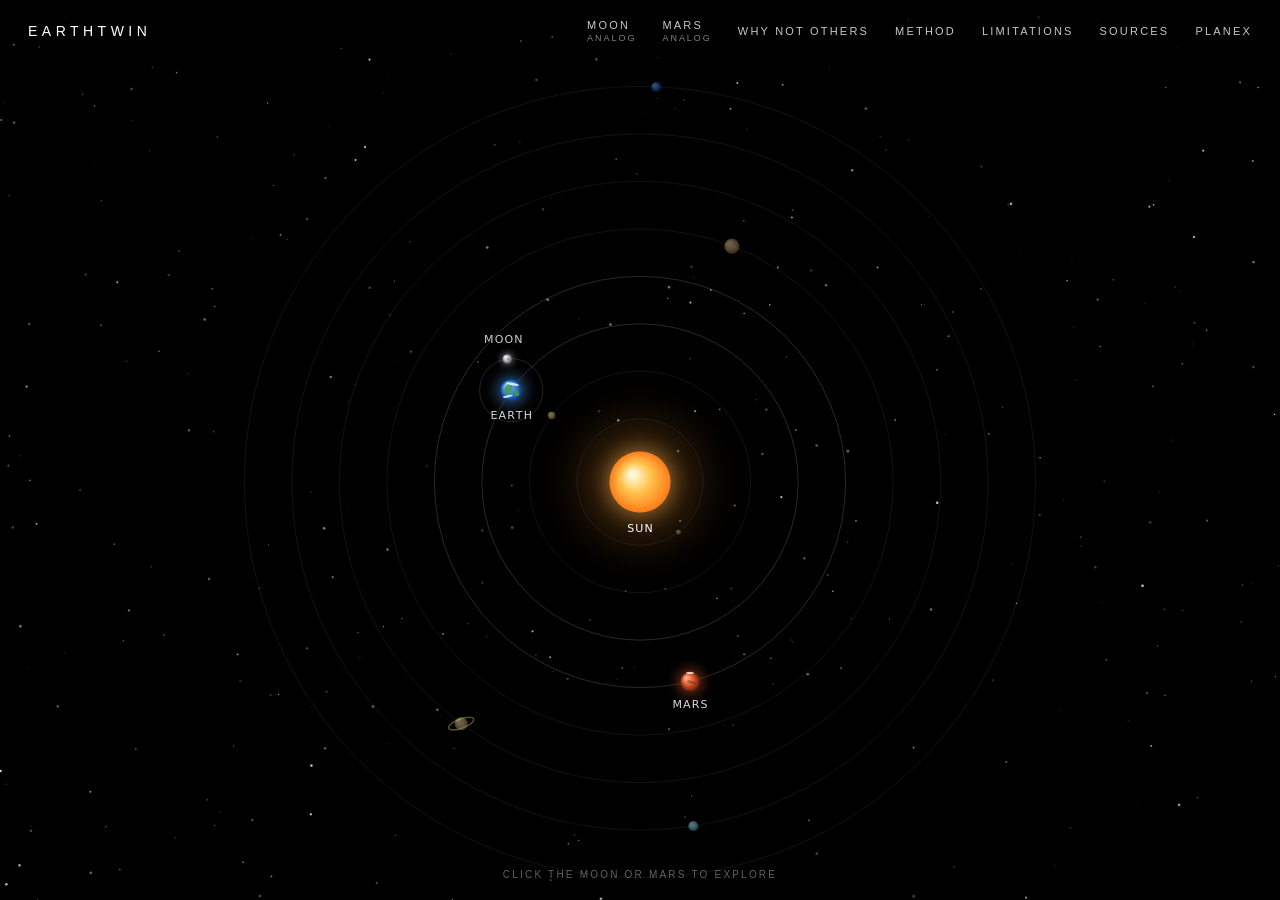
==== commit 0f8819f2: "fix: redirect the site root to the web/ app GitHub Pages serves the repository root (Deploy from a b" ====
--- a/index.html
+++ b/index.html
@@ -1,196 +1,16 @@
-<!DOCTYPE html>
-<html lang="en"><head><meta charset="utf-8">
-<meta name="viewport" content="width=device-width, initial-scale=1, viewport-fit=cover">
-<script>try{var t=localStorage.getItem("ew-theme")}catch(e){}document.documentElement.dataset.theme=t||(matchMedia("(prefers-color-scheme: dark)").matches?"dark":"light")</script><title>EarthTwin — Earth Analog Intelligence for Moon & Mars Missions</title>
-<style>
-:root{--bg:#ffffff;--nav:rgba(255,255,255,.82);--card:rgba(255,255,255,.86);--bd:#e4ddf3;--tx:#1d1730;--mu:#655f7d;--ac:#7c3aed;--ac2:#0d9488;--ok:#15803d;--soft:#f2eefb;--hl:#f3ebff;--onac:#fff;--map:#f8f5fe;--land:#e3d9f8;--landbd:#c3b3ee;--s1:#7c3aed;--s2:#16a34a;--s3:#0d9488;--s4:#c026d3;box-sizing:border-box;padding-top:env(safe-area-inset-top,0px);padding-bottom:env(safe-area-inset-bottom,0px)}
-:root[data-theme="dark"]{--bg:#06050e;--nav:rgba(8,6,20,.78);--card:rgba(22,17,42,.8);--bd:#322a5a;--tx:#ece8f8;--mu:#a29bc2;--ac:#a78bfa;--ac2:#2dd4bf;--ok:#4ade80;--soft:#1e1839;--hl:#2b2057;--onac:#0b0820;--map:#0f0b22;--land:#2a2352;--landbd:#4d4190;--s1:#a78bfa;--s2:#4ade80;--s3:#2dd4bf;--s4:#f0abfc}
-html{background:var(--bg)}#gx{position:fixed;inset:0;width:100%;height:100%;z-index:-1;pointer-events:none}
-.card,.opt,.rk,nav{backdrop-filter:blur(6px);-webkit-backdrop-filter:blur(6px)}
-.land{fill:var(--land);stroke:var(--landbd)}
-*{box-sizing:border-box}html{scroll-padding-top:60px}
-body{margin:0;background:transparent;color:var(--tx);font:15px/1.6 "Segoe UI",system-ui,-apple-system,sans-serif;min-height:100vh}
-a{color:var(--ac2)}h1,h2,h3{margin:.2em 0;line-height:1.2;font-family:Georgia,"Times New Roman",serif;font-weight:600}h1{font-size:clamp(2rem,5vw,3.3rem)}h2{font-size:1.5rem}h3{font-size:1.1rem}
-nav{position:sticky;top:0;z-index:20;background:var(--nav);border-bottom:1px solid var(--bd);display:flex;align-items:center;gap:8px;padding:10px 16px;flex-wrap:wrap}
-.brand{font:600 1.25rem Georgia,serif;margin-right:auto;cursor:pointer}.brand b{color:var(--ac)}
-.links{display:flex;gap:2px;flex-wrap:wrap}.links button{background:none;border:0;color:var(--mu);padding:6px 11px;border-radius:6px;cursor:pointer;font:inherit}
-.links button.on{color:var(--tx);background:var(--soft);font-weight:600}.links button:hover{color:var(--tx)}
-#burger{display:none}
-@media(max-width:820px){#burger{display:block}.links{display:none;width:100%;flex-direction:column}.links.open{display:flex}}
-main{max-width:1180px;margin:0 auto;padding:24px 16px 60px}
-.card{background:var(--card);border:1px solid var(--bd);border-radius:10px;padding:16px;box-shadow:0 1px 3px rgba(60,30,120,.08)}
-.grid{display:grid;gap:14px}.g2{grid-template-columns:repeat(auto-fit,minmax(260px,1fr))}.g4{grid-template-columns:repeat(auto-fit,minmax(190px,1fr))}
-.split{display:grid;grid-template-columns:minmax(0,1.6fr) minmax(0,1fr);gap:14px}@media(max-width:900px){.split{grid-template-columns:1fr}}
-button{font:inherit}.btn{background:var(--ac);color:var(--onac);border:0;border-radius:7px;padding:10px 18px;font-weight:600;cursor:pointer}.btn:hover{filter:brightness(.9)}
-.btn.sec{background:transparent;color:var(--tx);border:1px solid var(--bd)}.btn.sec:hover{background:var(--soft)}.btn:disabled{opacity:.4;cursor:not-allowed}
-button:focus-visible,input:focus-visible,select:focus-visible,.mk:focus-visible{outline:2px solid var(--ac2);outline-offset:2px}
-.opt{text-align:left;color:var(--tx);cursor:pointer;background:var(--card);border:1px solid var(--bd);border-radius:10px;padding:14px;transition:.12s}
-.opt:hover{border-color:var(--mu)}.opt.sel{border-color:var(--ac);background:var(--hl);box-shadow:0 0 0 1px var(--ac)}
-.mu{color:var(--mu)}.sm{font-size:.86rem}.tag{display:inline-block;font-size:.72rem;background:var(--soft);border-radius:4px;padding:1px 8px;color:var(--mu)}
-.bar{height:7px;background:var(--soft);border-radius:9px;overflow:hidden}.bar i{display:block;height:100%;background:var(--ac2)}
-.steps{display:flex;gap:6px;margin-bottom:16px;flex-wrap:wrap}.steps span{flex:1;min-width:90px;text-align:center;font-size:.82rem;padding:6px;border-radius:6px;border:1px solid var(--bd);color:var(--mu);background:var(--card)}.steps .on{color:var(--tx);border-color:var(--ac);background:var(--hl);font-weight:600}.steps .done{color:var(--ok)}
-.big{font:600 2.2rem Georgia,serif;color:var(--ac2)}
-.dis{border:1px dashed var(--bd);border-radius:8px;padding:8px 12px;font-size:.8rem;color:var(--mu);margin-top:26px;background:var(--soft)}
-.orb{display:inline-block;border-radius:50%}
-.rk{display:block;width:100%;text-align:left;color:var(--tx);background:var(--card);border:1px solid var(--bd);border-radius:9px;padding:10px;margin-bottom:8px;cursor:pointer}.rk:hover{border-color:var(--mu)}.rk.sel{border-color:var(--ac);background:var(--hl)}
-table{width:100%;border-collapse:collapse;font-size:.9rem}th,td{padding:8px;border-bottom:1px solid var(--bd);text-align:left;vertical-align:top}th{font-weight:600}
-.scroll{overflow-x:auto}svg text{fill:var(--mu);font-size:10px}
-input[type=range]{width:100%;accent-color:var(--ac)}
-.mapwrap{background:var(--map);border:1px solid var(--bd);border-radius:10px;overflow:hidden}.mapwrap svg{display:block;width:100%;height:auto}
-.mk{cursor:pointer}.mk:focus{outline:none}.mk:focus circle,.mk:hover circle{stroke:var(--tx);stroke-width:2}
-.img{height:110px;border-radius:8px;display:flex;align-items:flex-end;padding:8px;font-size:.75rem;border:1px solid var(--bd);color:#3a3628}
-@media print{#gx,nav,.noprint{display:none!important}*{color:#000!important;background:#fff!important;border-color:#bbb!important}}
-</style></head><body>
-<canvas id="gx" aria-hidden="true"></canvas><noscript><p style="padding:24px;color:#fff">EarthTwin needs JavaScript. It is a frontend demonstration using illustrative data.</p></noscript>
-<nav><div class="brand" data-a="go" data-v="/">Earth<b>Twin</b></div><button id="burger" class="btn sec" data-a="menu" aria-label="Toggle navigation" aria-expanded="false">☰ Menu</button><div class="links" id="links"></div><button id="theme" class="btn sec" aria-label="Switch between light and dark mode"></button></nav>
-<main id="app" aria-live="polite"><p class="mu">Loading EarthTwin…</p></main>
-<script>
-try{
-const $=s=>document.querySelector(s),cl=v=>Math.max(0,Math.min(100,v)),sum=a=>a.reduce((x,y)=>x+y,0);
-const FL=['Terrain','Geology','Environment','Resources'];
-const PRE={general:{n:'General Analog',w:[25,20,25,30]},rover:{n:'Rover Testing',w:[40,30,20,10]},ice:{n:'Ice Drill Testing',w:[15,15,25,45]},habitat:{n:'Habitat Materials',w:[20,45,25,10]}};
-const MIS={base:{n:'Permanent Base',i:'🏗️',d:'Long-term habitat siting and resource access.',p:'ice'},land:{n:'Landing Site',i:'🛬',d:'Safe, flat, well-characterized touchdown terrain.',p:'rover'},rover:{n:'Rover Testing',i:'🛞',d:'Mobility over realistic slopes and regolith.',p:'rover'},res:{n:'Research Mission',i:'🔬',d:'Broad geology and environment science.',p:'general'}};
-const S=[['antarctica-dry-valleys','Antarctic Dry Valleys','Antarctica',-77.5,161,[80,72,90,70],[86,80,92,78],88,.8,.5,1,'Hyper-arid, ice-cemented cold desert with polar soils.',['Extreme cold and aridity','Buried ground ice','Polar logistics experience'],'Very remote; costly access.',['Ice-drill trials','Cold-soil studies']],
-['atacama','Atacama Desert','Chile',-24.5,-69.25,[70,60,55,40],[88,85,80,55],85,.1,.3,.2,'Hyper-arid plateau with oxidized, salt-rich soils.',['Dust and soil chemistry','Rover-friendly terrain','Accessible'],'Warm; little ice.',['Rover testing','Soil chemistry']],
-['iceland-volcanic','Icelandic Volcanic Fields','Iceland',64.9,-19,[78,88,60,65],[75,90,62,60],84,.6,1,.5,'Fresh basaltic fields with glacial and volcanic interaction.',['Basalt geology','Ice-volcano interaction','Easy access'],'Wet, vegetated, and mild in places.',['Habitat material studies','Geology surveys']],
-['hawaii-basalt','Hawaiian Basalt Fields','USA (Hawaii)',19.5,-155.5,[85,92,50,70],[80,88,45,55],82,.1,1,.2,'Well-studied basalt flows used for long-running field analog work.',['Basaltic regolith','Mature infrastructure','Terrain variety'],'Warm and humid; no cold-trap conditions.',['ISRU regolith trials','Rover mobility']],
-['utah-desert','Utah High Desert','USA (Utah)',38.4,-110.8,[68,60,50,35],[82,78,72,50],80,.05,.4,.4,'Layered sedimentary desert with mesas and dry washes.',['Sedimentary stratigraphy','Very accessible','Habitat simulation heritage'],'Limited ice and cold.',['Habitat simulation','Crew operations']],
-['arctic-permafrost','High Arctic Permafrost','Canada (Nunavut)',75.4,-89,[72,66,80,82],[82,72,85,88],86,.9,.4,.9,'Polar desert impact crater terrain with permafrost.',['Ground ice access','Cold environment','Impact geology'],'Short field season.',['Ice-drill trials','Base logistics']],
-['canary-volcanic','Canary Volcanic Terrain','Spain (Tenerife)',28.27,-16.64,[74,84,55,45],[72,80,58,42],78,.05,.9,.2,'High-altitude volcanic landscape with basalt and phonolite.',['Volcanic geology','Easy access'],'Mild climate; limited resource match.',['Instrument checkout']],
-['namib-gravel','Namib Gravel Plains','Namibia',-24,15.5,[66,55,45,30],[78,70,65,40],75,.05,.3,.3,'Flat gravel plains and dune margins.',['Flat rover terrain','Low vegetation'],'Weak geology and resource match.',['Landing-terrain trials']],
-['svalbard','Svalbard Valley Systems','Norway (Svalbard)',78.2,16,[70,64,72,75],[74,68,76,78],83,.75,.4,.85,'Glacial valleys, permafrost and periglacial landforms.',['Permafrost and ice','Cold climate','Research infrastructure'],'Vegetation and frequent snow cover.',['Ice research','Periglacial studies']],
-['iceland-tubes','Iceland Lava Tubes','Iceland',64.7,-20.5,[80,85,65,72],[70,78,62,66],81,.6,1,.5,'Basaltic lava tubes with ice-bearing caves.',['Lava-tube habitat analogs','Ice deposits','Basalt'],'Small scale compared to lunar tubes.',['Shelter studies','Cave robotics']],
-['craters-idaho','Craters of the Moon','USA (Idaho)',43.4,-113.5,[82,86,55,45],[74,80,50,40],80,.1,1,.4,'Young basalt lava field with cinder cones and lava tubes.',['Fresh basalt flows','Rugged terrain'],'Little ice; temperate.',['Geology training','Rover traverses']],
-['danakil','Danakil Depression','Ethiopia',14.2,40.3,[60,75,35,30],[70,88,50,45],72,0,.8,0,'Hot volcanic basin with evaporites and hydrothermal features.',['Mineral diversity','Hydrothermal geology'],'Extreme heat and security constraints.',['Mineral studies']]]
-.map(a=>({id:a[0],name:a[1],country:a[2],lat:a[3],lon:a[4],moon:a[5],mars:a[6],c:a[7],ice:a[8],bas:a[9],cold:a[10],desc:a[11],str:a[12],lim:a[13],apps:a[14]}));
-const T={moon_sp:{p:'moon',n:'Lunar South Pole',env:'Extreme cold / permanent shadow / illumination variation',wi:1.2,wb:.3,wc:1,m:[['Elevation','−2.5 to +4.5 km',55],['Slope','5–20°',60],['Roughness','High',75],['Temperature','~40–100 K (shadowed)',15],['Illumination','0–90% per year',35],['Ice / Water','Indicated in shadow',80],['Geology','Highland anorthosite',50],['Resource potential','High (volatiles)',85]]},
-moon_mare:{p:'moon',n:'Mare Tranquillitatis',env:'Basaltic plain / large day-night thermal swing',wi:.1,wb:1.2,wc:.2,m:[['Elevation','−1.9 km',40],['Slope','<5°',15],['Roughness','Low',25],['Temperature','~100–390 K',55],['Illumination','~50% (14-day cycle)',60],['Ice / Water','Minimal',8],['Geology','Basalt mare',85],['Resource potential','Moderate (ilmenite)',55]]},
-mars_lz:{p:'mars',n:'Mars Landing Zone',env:'Dusty basaltic plain / thin CO₂ atmosphere / cold swings',wi:.5,wb:.8,wc:.5,m:[['Elevation','−2.6 km',35],['Slope','<8°',25],['Roughness','Moderate',45],['Temperature','~150–290 K',50],['Illumination','Diurnal + dust storms',65],['Ice / Water','Hydrated minerals',40],['Geology','Basalt + clay/delta deposits',75],['Resource potential','Moderate',50]]},
-mars_ice:{p:'mars',n:'Arcadia Planitia (ice plains)',env:'Mid-latitude subsurface ice / cold / smooth plains',wi:1.2,wb:.3,wc:.9,m:[['Elevation','−3.0 km',30],['Slope','<3°',10],['Roughness','Low',20],['Temperature','~150–260 K',30],['Illumination','Seasonal',55],['Ice / Water','Shallow ice indicated',85],['Geology','Volcanic plains + ice',55],['Resource potential','High (water ice)',80]]}};
-const MO=['Jan','Feb','Mar','Apr','May','Jun','Jul','Aug','Sep','Oct','Nov','Dec'];
-const st={planet:'moon',tg:'moon_sp',mis:'base',pre:'ice',w:[15,15,25,45],step:0,scanned:false,scan:-1,sel:null,cmp:[]};
-const SC=['Scanning terrain…','Analyzing geology…','Comparing environmental conditions…','Evaluating resource indicators…','Calculating AMI…','Finding candidate analogs…'];
-function score(s,t,w){const b=s[t.p],f=[b[0],cl(b[1]+(s.bas-.5)*t.wb*20),cl(b[2]+(s.cold-.5)*t.wc*20),cl(b[3]+(s.ice-.5)*t.wi*24)],m=sum(f)/4,sd=Math.sqrt(sum(f.map(x=>(x-m)**2))/4);
-return{...s,f:f.map(Math.round),ami:Math.round(sum(f.map((x,i)=>x*w[i]))/100),conf:Math.round(cl(s.c-sd*.3))}}
-const rank=(t=T[st.tg],w=st.w)=>S.map(s=>score(s,t,w)).sort((a,b)=>b.ami-a.ami);
-function season(r,t=T[st.tg],w=st.w){const cold=t.wc>=.9;return MO.map((m,i)=>{const sf=Math.cos((i-6)/12*2*Math.PI)*(r.lat>=0?1:-1),amp=.5+Math.abs(r.lat)/90;
-const tmp=cl(r.f[2]+(cold?-sf*14*(r.cold>.5?1:.6):sf*8*(1-r.cold))*amp),acc=cl(r.f[0]+sf*10*(r.cold*.8+.2)*amp),env=cl(r.f[2]+(tmp-r.f[2])*.5),ami=cl(r.ami+(tmp-r.f[2])*.25*w[2]/25+(acc-r.f[0])*.25*w[0]/25);
-return{m,tmp:Math.round(tmp),acc:Math.round(acc),env:Math.round(env),ami:Math.round(ami)}})}
-const win=se=>{let b=0,bv=-1;for(let i=0;i<12;i++){const v=sum([0,1,2].map(k=>se[(i+k)%12].ami))/3;if(v>bv){bv=v;b=i}}return MO[b]+'–'+MO[(b+2)%12]+' (avg '+Math.round(bv)+'%)'};
-const stab=se=>Math.round(cl(100-(Math.max(...se.map(x=>x.ami))-Math.min(...se.map(x=>x.ami)))*3));
-function explain(r){const t=T[st.tg],w=st.w,o=FL.map((k,i)=>({k,v:r.f[i],w:w[i],c:r.f[i]*w[i]})).sort((a,b)=>b.c-a.c),lo=[...o].sort((a,b)=>a.v-b.v)[0],lv=v=>v>=85?'strong':v>=70?'moderate':'limited';
-return `${r.name} scores ${r.ami}% against ${t.n} for a ${MIS[st.mis].n.toLowerCase()} using the “${st.pre==='custom'?'Custom':PRE[st.pre].n}” priorities. ${o[0].k} (${o[0].v}% similarity × ${o[0].w}% weight) and ${o[1].k} (${o[1].v}% × ${o[1].w}%) contribute most, showing ${lv(o[0].v)} and ${lv(o[1].v)} similarity. The weakest factor is ${lo.k} at ${lo.v}%${lo.w>=25?', which matters because you weighted it at '+lo.w+'%':''}. ${t.p==='moon'?'A key limitation: Earth cannot reproduce lunar gravity (1/6 g), hard vacuum or radiation.':'A key limitation: Earth cannot reproduce Martian gravity (0.38 g), the thin CO₂ atmosphere or surface radiation.'} Site-specific note: ${r.lim} Confidence of ${r.conf}% is a demo heuristic combining data completeness and agreement between factors.`}
-const bar=p=>`<div class="bar" role="img" aria-label="${Math.round(p)} percent"><i style="width:${p}%"></i></div>`;
-const disc='EarthTwin is a frontend demonstration using illustrative data. Results are not scientific mission recommendations and should not be treated as validated NASA analysis. Not affiliated with NASA.';
-const D=`<div class="dis">ⓘ ${disc}</div>`;
-const site=id=>S.find(s=>s.id===id);
-const cand=id=>rank().find(s=>s.id===id);
-const route=()=>location.hash.replace(/^#/,'')||'/';
-const LK=[['/','Home'],['/setup','Setup'],['/target','Target'],['/results','Earth Scan'],['/compare','Compare'],['/season','Seasons'],['/report','Report']];
-function nav(){const r='/'+route().split('/')[1];$('#links').innerHTML=LK.map(l=>`<button data-a="go" data-v="${l[0]}" class="${(r===l[0]||(r==='/site'&&l[0]==='/results'))?'on':''}">${l[1]}</button>`).join('')}
-function orbs(){return `<div aria-hidden="true" style="display:flex;gap:14px;align-items:center;margin:14px 0"><span class="orb" style="width:74px;height:74px;background:radial-gradient(circle at 35% 30%,#99f6e4,#0d9488 60%,#134e4a)"></span><span class="orb" style="width:46px;height:46px;background:radial-gradient(circle at 35% 30%,#f2f2f2,#9a9a9a 75%)"></span><span class="orb" style="width:40px;height:40px;background:radial-gradient(circle at 35% 30%,#f5d0fe,#a21caf 70%)"></span></div>`}
-function landing(){const a=rank(T.moon_sp,PRE.general.w)[0],b=rank(T.mars_lz,PRE.general.w)[0];
-return `<section class="grid split" style="align-items:center"><div><span class="tag">Demonstration data · not NASA</span>${orbs()}<h1>Where on Earth is the Moon and Mars?</h1><p class="mu" style="font-size:1.1rem">Discover Earth environments that resemble selected lunar and Martian mission targets.</p>
-<div style="display:flex;gap:10px;flex-wrap:wrap;margin-top:16px"><button class="btn" data-a="explore" data-v="moon">Explore Moon</button><button class="btn" data-a="explore" data-v="mars">Explore Mars</button></div></div>
-<div class="card"><h3>Recent analyses <span class="tag">demo</span></h3>
-<button class="rk" data-a="quick" data-v="moon_sp"><b>Moon South Pole</b><br><span class="mu sm">Top: ${a.name}</span> <b style="float:right">${a.ami}% AMI</b></button>
-<button class="rk" data-a="quick" data-v="mars_lz"><b>Mars Landing Zone</b><br><span class="mu sm">Top: ${b.name}</span> <b style="float:right">${b.ami}% AMI</b></button>
-<div class="grid g2" style="margin-top:8px"><div><div class="big">${S.length}</div><span class="mu sm">candidate analogs</span></div><div><div class="big">4</div><span class="mu sm">targets · Moon &amp; Mars</span></div></div><p class="sm mu">Mission status: <span style="color:var(--ok)">● Demo ready</span></p></div></section>
-<section class="grid g4" style="margin-top:20px">${['1 · Choose mission &amp; target','2 · Set priorities','3 · Scan Earth (AMI)','4 · Compare &amp; report'].map(x=>`<div class="card sm">${x}</div>`).join('')}</section>${D}`}
-function setup(){const n=['Mission','Target','Priorities','Earth Scan','Results'],s=st.step;
-let h=`<h2>Mission Setup</h2><div class="steps" role="list">${n.map((x,i)=>`<span role="listitem" class="${i===s?'on':i<s?'done':''}">${i<s?'✓':i+1}. ${x}</span>`).join('')}</div><div class="card">`;
-if(s===0)h+=`<h3>What kind of mission?</h3><div class="grid g4" style="margin-top:10px">${Object.entries(MIS).map(([k,m])=>`<button class="opt ${st.mis===k?'sel':''}" data-a="mis" data-v="${k}" aria-pressed="${st.mis===k}"><div style="font-size:1.6rem">${m.i}</div><b>${m.n}</b><div class="mu sm">${m.d}</div></button>`).join('')}</div>`;
-if(s===1){const t=T[st.tg];h+=`<h3>Choose a body</h3><div style="display:flex;gap:10px;margin:10px 0">${['moon','mars'].map(p=>`<button class="opt ${st.planet===p?'sel':''}" data-a="planet" data-v="${p}" aria-pressed="${st.planet===p}">${p==='moon'?'🌙 Moon':'🪐 Mars'}</button>`).join('')}</div><div class="grid g2">${Object.entries(T).filter(([k,x])=>x.p===st.planet).map(([k,x])=>`<button class="opt ${st.tg===k?'sel':''}" data-a="tg" data-v="${k}"><b>${x.n}</b><div class="mu sm">${x.env}</div></button>`).join('')}</div>
-<div class="card" style="margin-top:12px"><h3>${t.n}</h3><p class="mu sm">Mission environment: ${t.env}</p><div class="grid g2">${t.m.slice(0,5).map(x=>`<div class="sm"><span class="mu">${x[0]}:</span> ${x[1]}</div>`).join('')}</div></div>`}
-if(s===2)h+=`<h3>Analysis priorities</h3><div class="grid g4" style="margin:10px 0">${Object.entries(PRE).map(([k,p])=>`<button class="opt ${st.pre===k?'sel':''}" data-a="pre" data-v="${k}"><b>${p.n}</b><div class="mu sm">${p.w.join(' / ')}</div></button>`).join('')}</div>${sliders()}<div id="prev"></div>`;
-if(s===3)h+=`<h3>Earth Scan</h3><p class="mu">${MIS[st.mis].n} · ${T[st.tg].n} · ${st.pre==='custom'?'Custom':PRE[st.pre].n} · weights ${st.w.join('/')}</p>${st.scan<0?'<button class="btn" data-a="scan">Scan Earth</button>':`<div style="margin-top:8px">${SC.slice(0,Math.min(st.scan+1,6)).map((x,i)=>`<div class="${i<st.scan||st.scan>=6?'':'mu'}">${i<st.scan||st.scan>=6?'✓':'…'} ${x}</div>`).join('')}</div><div style="margin:10px 0">${bar(Math.min(100,st.scan/6*100))}</div>${st.scan>=6?'<p style="color:var(--ok)"><b>Analysis complete.</b> '+S.length+' candidates ranked.</p>':''}`}`;
-if(s===4)h+=`<h3>Ready</h3><p class="mu">Your Earth analog ranking is ready.</p><button class="btn" data-a="go" data-v="/results">View Results</button>`;
-h+=`</div><div style="display:flex;justify-content:space-between;margin-top:14px"><button class="btn sec" data-a="step" data-v="-1" ${s===0?'disabled':''}>← Back</button>${s<3?`<button class="btn" data-a="step" data-v="1">Next →</button>`:s===3?`<button class="btn" data-a="step" data-v="1" ${st.scan<6?'disabled':''}>View Results →</button>`:''}</div>`;return h+D}
-function sliders(){return `<div class="grid g2">${FL.map((f,i)=>`<label><div style="display:flex;justify-content:space-between"><span>${f}</span><b id="wl${i}">${st.w[i]}%</b></div><input type="range" min="0" max="100" data-w="${i}" value="${st.w[i]}" aria-label="${f} weight"></label>`).join('')}</div><p class="sm mu">Total always equals 100%. <b id="tot">${sum(st.w)}%</b></p>`}
-function prev(){const e=$('#prev');if(e)e.innerHTML='<h3 style="margin-top:12px">Live top 3</h3>'+rank().slice(0,3).map((r,i)=>`<div class="sm">#${i+1} ${r.name} — <b>${r.ami}% AMI</b></div>`).join('')}
-function target(){const t=T[st.tg];return `<h2>Target Profile · ${t.n}</h2><p class="mu">${t.env} <span class="tag">illustrative values</span></p><div class="grid g4" style="margin-top:12px">${t.m.map(x=>`<div class="card"><div class="mu sm">${x[0]}</div><div><b>${x[1]}</b></div>${bar(x[2])}</div>`).join('')}</div>
-<div class="card" style="margin-top:14px"><h3>Profile shape</h3><p class="mu sm">Relative index (0–100) per characteristic. Mock data.</p>${t.m.map(x=>`<div style="display:grid;grid-template-columns:130px 1fr 40px;gap:8px;align-items:center;margin:6px 0" class="sm"><span>${x[0]}</span>${bar(x[2])}<span>${x[2]}</span></div>`).join('')}</div>
-<div style="margin-top:14px"><button class="btn" data-a="go" data-v="/setup">Change setup</button> <button class="btn sec" data-a="go" data-v="/results">Earth Scan results</button></div>${D}`}
-const CONT=[[[-168,66],[-140,70],[-95,72],[-78,64],[-62,58],[-55,48],[-70,42],[-81,30],[-97,26],[-97,18],[-87,15],[-78,8],[-92,14],[-105,22],[-118,32],[-124,42],[-125,50],[-140,59]],[[-78,8],[-60,10],[-50,0],[-35,-6],[-40,-22],[-58,-38],[-68,-55],[-74,-50],[-72,-30],[-80,-5]],[[-10,36],[-9,43],[0,50],[10,55],[30,70],[70,73],[110,77],[160,70],[180,66],[160,55],[140,45],[122,30],[108,20],[100,8],[92,22],[78,8],[68,24],[56,26],[45,13],[35,30],[28,40],[12,44]],[[-17,21],[-6,36],[10,37],[32,31],[43,12],[51,11],[40,-12],[33,-27],[20,-35],[12,-18],[9,4],[-8,4]],[[114,-22],[130,-12],[142,-11],[153,-27],[146,-39],[130,-32],[115,-34]],[[-55,60],[-20,70],[-20,82],[-60,82]],[[-180,-70],[180,-70],[180,-90],[-180,-90]]];
-const px=(lo,la)=>((lo+180)*2).toFixed(1)+','+((90-la)*2).toFixed(1);
-function map(rs){let g='';for(let i=-180;i<=180;i+=30)g+=`<line x1="${(i+180)*2}" y1="0" x2="${(i+180)*2}" y2="360" style="stroke:var(--bd)" stroke-width=".5"/>`;for(let i=-60;i<=60;i+=30)g+=`<line x1="0" y1="${(90-i)*2}" x2="720" y2="${(90-i)*2}" style="stroke:var(--bd)" stroke-width=".5"/>`;
-return `<div class="mapwrap"><svg viewBox="0 0 720 360" role="group" aria-label="Interactive Earth map of candidate analogs">${g}${CONT.map(c=>`<polygon points="${c.map(p=>px(...p)).join(' ')}" class="land" stroke-width=".7"/>`).join('')}
-${rs.map((r,i)=>{const [x,y]=px(r.lon,r.lat).split(',');return `<g class="mk" tabindex="0" role="button" data-a="sel" data-v="${r.id}" aria-label="${r.name}, ${r.ami}% AMI, rank ${i+1}"><title>${r.name} · ${r.country} · ${r.ami}% AMI</title><circle cx="${x}" cy="${y}" r="${st.sel===r.id?11:7+(r.ami-50)/12}" style="fill:${st.sel===r.id?'var(--ac)':'var(--ac2)'}" fill-opacity=".85" stroke="#fff" stroke-width="${st.sel===r.id?2:.5}"/><text x="${x}" y="${+y+3}" text-anchor="middle" style="fill:var(--onac);font-weight:700;font-size:8px;pointer-events:none">${i+1}</text></g>`}).join('')}</svg></div><p class="sm mu">Schematic map, demonstration candidates only. Click or focus a marker to select.</p>`}
-function results(){if(!st.scanned)return `<div class="card"><h2>No results yet</h2><p class="mu">Run the setup wizard and Scan Earth first.</p><button class="btn" data-a="go" data-v="/setup">Start setup</button></div>`+D;
-const rs=rank(),sl=rs.find(r=>r.id===st.sel);
-return `<h2>Earth Analog Discovery</h2><p class="mu">${T[st.tg].n} · ${MIS[st.mis].n} · weights ${st.w.join('/')} <button class="btn sec" data-a="go" data-v="/setup" style="padding:3px 10px">Adjust</button></p><div class="split">${map(rs)}<div style="max-height:620px;overflow:auto">${rs.map((r,i)=>{const o=FL.map((f,k)=>[f,r.f[k]]).sort((a,b)=>b[1]-a[1]);return `<div class="rk ${st.sel===r.id?'sel':''}" data-a="sel" data-v="${r.id}" role="button" tabindex="0"><div style="display:flex;justify-content:space-between"><b>#${i+1} ${r.name}</b><b>${r.ami}% AMI</b></div><div class="mu sm">${r.country} · Confidence ${r.conf}% · <span class="tag">${i<3?'Candidate analog':'Demonstration analog'}</span></div><div class="sm">Strongest: ${o[0][0]}, ${o[1][0]} · Limit: ${r.lim}</div><div style="margin-top:6px;display:flex;gap:6px;flex-wrap:wrap"><button class="btn sec" style="padding:3px 10px" data-a="open" data-v="${r.id}">Profile</button><button class="btn sec" style="padding:3px 10px" data-a="cmp" data-v="${r.id}">${st.cmp.includes(r.id)?'✓ In compare':'+ Compare'}</button></div></div>`}).join('')}</div></div>
-<div class="card" style="margin-top:12px;display:flex;justify-content:space-between;gap:8px;flex-wrap:wrap;align-items:center"><span>${sl?`Selected: <b>${sl.name}</b> — ${sl.desc}`:'Select a site on the map or list.'}</span><span>Compare set: ${st.cmp.length}/3 <button class="btn" data-a="go" data-v="/compare" ${st.cmp.length<2?'disabled':''}>Compare Sites</button></span></div>${D}`}
-function hue(s){return [150,168,275,295,315][Math.abs(Math.round(s.lat*3+s.lon))%5]}
-function siteP(id){const r=cand(id);if(!r)return '<p>Site not found.</p>';const h=hue(r);
-return `<button class="btn sec" data-a="go" data-v="/results">← Results</button><h2 style="margin-top:10px">${r.name}</h2><p class="mu">${r.country} · ${r.lat.toFixed(1)}°, ${r.lon.toFixed(1)}° · <span class="tag">Candidate analog (demo)</span></p>
-<div class="grid g4"><div class="card"><div class="mu sm">Analog Match Index</div><div class="big">${r.ami}%</div></div><div class="card"><div class="mu sm" title="Demo heuristic: data completeness and factor agreement. Not a validated probability.">Confidence ⓘ</div><div class="big">${r.conf}%</div></div>${FL.map((f,i)=>`<div class="card"><div class="mu sm">${f} <span class="tag">${st.w[i]}%</span></div><b style="font-size:1.4rem">${r.f[i]}%</b>${bar(r.f[i])}</div>`).join('')}</div>
-<div class="card" style="margin-top:14px"><h3>Why did this site score ${r.ami}%?</h3><p>${explain(r)}</p><p class="sm mu">Confidence reflects data completeness, factor agreement, seasonal coverage and supporting observations — a demonstration heuristic only.</p></div>
-<div class="grid g2" style="margin-top:14px"><div class="card"><h3>Strengths</h3><ul>${r.str.map(x=>`<li>${x}</li>`).join('')}</ul></div><div class="card"><h3>Limitations</h3><ul><li>${r.lim}</li><li>${T[st.tg].p==='moon'?'No lunar gravity, vacuum or radiation on Earth':'No Martian gravity, thin atmosphere or radiation on Earth'}</li></ul></div><div class="card"><h3>Potential applications</h3><ul>${r.apps.map(x=>`<li>${x}</li>`).join('')}</ul></div><div class="card"><h3>Imagery <span class="tag">illustrative placeholders</span></h3><div class="grid" style="grid-template-columns:repeat(3,1fr);gap:8px">${['Site overview','Terrain','Geology'].map((x,i)=>`<div class="img" style="background:linear-gradient(${140+i*40}deg,hsl(${h+i*6} 42% 86%),hsl(${h+i*6+14} 38% 72%))">${x}</div>`).join('')}</div></div></div>
-<div style="margin-top:14px;display:flex;gap:8px;flex-wrap:wrap"><button class="btn" data-a="cmp" data-v="${r.id}">${st.cmp.includes(r.id)?'✓ In compare':'+ Add to compare'}</button><button class="btn sec" data-a="seasonof" data-v="${r.id}">Seasonal analysis</button></div>${D}`}
-function seasonP(){const rs=rank(),r=rs.find(x=>x.id===st.sel)||rs[0],se=season(r);
-const X=i=>40+i*(640/11),Y=v=>200-(v-30)*(170/70),ser=[['ami','Overall AMI','var(--s1)'],['tmp','Temperature similarity','var(--s2)'],['env','Environment','var(--s3)'],['acc','Terrain accessibility','var(--s4)']];
-return `<h2>Seasonal Analysis · ${r.name}</h2><p class="mu">Best demonstration window: <b style="color:var(--ok)">${win(se)}</b> <span class="tag">mock data</span></p>
-<label class="sm">Site <select id="ss" style="background:var(--card);color:var(--tx);border:1px solid var(--bd);border-radius:8px;padding:6px">${rs.map(x=>`<option value="${x.id}" ${x.id===r.id?'selected':''}>${x.name}</option>`).join('')}</select></label>
-<div class="card scroll" style="margin-top:12px"><div style="min-width:560px"><svg id="ch" viewBox="0 0 720 230" style="width:100%" role="img" aria-label="Monthly seasonal analysis line chart">${[30,50,70,90].map(v=>`<line x1="40" x2="680" y1="${Y(v)}" y2="${Y(v)}" style="stroke:var(--bd)"/><text x="8" y="${Y(v)+3}">${v}</text>`).join('')}${MO.map((m,i)=>`<text x="${X(i)}" y="222" text-anchor="middle">${m}</text>`).join('')}
-${ser.map(s=>`<polyline fill="none" style="stroke:${s[2]}" stroke-width="${s[0]==='ami'?3:1.5}" points="${se.map((d,i)=>X(i)+','+Y(d[s[0]])).join(' ')}"/>`).join('')}<line id="cur" x1="40" x2="40" y1="20" y2="200" stroke-opacity=".4" style="stroke:var(--tx);display:none"/><rect id="hit" x="30" y="10" width="660" height="200" fill="transparent"/></svg></div>
-<div style="display:flex;gap:12px;flex-wrap:wrap" class="sm">${ser.map(s=>`<span><span style="color:${s[2]}">━</span> ${s[1]}</span>`).join('')}</div><div id="ro" class="card sm" style="margin-top:10px" aria-live="polite">Hover or tap the chart to read a month.</div></div>
-<div class="card" style="margin-top:12px"><span class="mu">Seasonal stability:</span> <b>${stab(se)}%</b> — demo values generated from latitude, thermal character and your weights.</div>${D}`}
-function compareP(){const ids=st.cmp.map(cand).filter(Boolean);if(ids.length<2)return `<div class="card"><h2>Compare Sites</h2><p class="mu">Select 2–3 sites from the Earth Scan results (${ids.length}/3 selected).</p><button class="btn" data-a="go" data-v="/results">Go to results</button></div>`+D;
-const cell=v=>`<b>${v}%</b>${bar(v)}`,rw=(l,f)=>`<tr><th scope="row">${l}</th>${ids.map(r=>`<td>${f(r)}</td>`).join('')}</tr>`,o=r=>FL.map((f,k)=>[f,r.f[k]]).sort((a,b)=>b[1]-a[1]);
-return `<h2>Site Comparison</h2><div class="card scroll"><table><thead><tr><th></th>${ids.map((r,i)=>`<th>Site ${'ABC'[i]}: ${r.name} <button class="btn sec" style="padding:2px 8px" data-a="cmp" data-v="${r.id}" aria-label="Remove ${r.name}">✕</button></th>`).join('')}</tr></thead><tbody>${rw('AMI',r=>cell(r.ami))}${rw('Confidence',r=>cell(r.conf))}${FL.map((f,i)=>rw(f,r=>cell(r.f[i]))).join('')}${rw('Seasonal stability',r=>cell(stab(season(r))))}${rw('Main strength',r=>o(r)[0][0]+' ('+o(r)[0][1]+'%) · '+r.str[0])}${rw('Main limitation',r=>r.lim)}</tbody></table></div><p class="sm mu">Bars show scores only; interpret differences against your own priorities.</p><button class="btn" data-a="go" data-v="/report">Generate Mission Report</button>${D}`}
-function reportP(){if(!st.scanned)return `<div class="card"><h2>Mission Report</h2><p class="mu">Complete an Earth Scan first.</p><button class="btn" data-a="go" data-v="/setup">Start setup</button></div>`+D;
-const rs=rank(),top=rs[0],se=season(top),cm=st.cmp.map(cand).filter(Boolean);
-return `<div class="noprint" style="display:flex;gap:8px;flex-wrap:wrap;margin-bottom:12px"><button class="btn" data-a="print">Print / Save as PDF</button><button class="btn sec" data-a="dl">Download HTML</button></div><article class="card" id="rep"><h1 style="font-size:1.8rem">EarthTwin — Mission Report</h1><p class="mu">Generated ${new Date().toLocaleDateString()} · Demonstration data</p>
-<h3>Mission</h3><p>${MIS[st.mis].n} · Target: ${T[st.tg].n} (${T[st.tg].p==='moon'?'Moon':'Mars'}) · Use case: ${st.pre==='custom'?'Custom':PRE[st.pre].n}</p><p>Factor weights: ${FL.map((f,i)=>f+' '+st.w[i]+'%').join(', ')}</p>
-<h3>Top candidate analogs</h3><div class="scroll"><table><tr><th>#</th><th>Site</th><th>AMI</th><th>Conf.</th><th>Terrain</th><th>Geology</th><th>Env.</th><th>Res.</th></tr>${rs.slice(0,5).map((r,i)=>`<tr><td>${i+1}</td><td>${r.name}</td><td>${r.ami}%</td><td>${r.conf}%</td>${r.f.map(v=>`<td>${v}%</td>`).join('')}</tr>`).join('')}</table></div>
-<h3>Explanation — ${top.name}</h3><p>${explain(top)}</p><h3>Seasonal analysis (mock)</h3><p>Best window: ${win(se)}. Monthly AMI: ${se.map(d=>d.m+' '+d.ami).join(', ')}.</p>
-<h3>Comparison</h3>${cm.length>1?`<table><tr><th>Site</th><th>AMI</th><th>Confidence</th><th>Main limitation</th></tr>${cm.map(r=>`<tr><td>${r.name}</td><td>${r.ami}%</td><td>${r.conf}%</td><td>${r.lim}</td></tr>`).join('')}</table>`:'<p class="mu">No sites selected for comparison.</p>'}
-<h3>Limitations</h3><p>Earth cannot reproduce ${T[st.tg].p==='moon'?'lunar gravity, vacuum or radiation':'Martian gravity, atmosphere or radiation'}. Confidence values are demo heuristics.</p><h3>Data disclaimer</h3><p>${disc}</p></article>`}
-function render(){nav();const p=route().split('/'),r='/'+p[1];let h;
-if(r==='/')h=landing();else if(r==='/setup')h=setup();else if(r==='/target')h=target();else if(r==='/results')h=results();else if(r==='/site')h=siteP(p[2]);else if(r==='/compare')h=compareP();else if(r==='/season')h=seasonP();else if(r==='/report')h=reportP();else h=landing();
-$('#app').innerHTML=h;if(r==='/setup'&&st.step===2)prev();if(r==='/season')chart();window.scrollTo(0,0)}
-function chart(){const r=rank().find(x=>x.id===st.sel)||rank()[0],se=season(r),h=$('#hit');if(!h)return;const mv=e=>{const b=$('#ch').getBoundingClientRect(),x=(e.clientX-b.left)/b.width*720,i=Math.max(0,Math.min(11,Math.round((x-40)/(640/11)))),d=se[i];$('#cur').setAttribute('x1',40+i*640/11);$('#cur').setAttribute('x2',40+i*640/11);$('#cur').style.display='';$('#ro').innerHTML=`<b>${d.m}</b> · AMI <b>${d.ami}%</b> · Temperature similarity ${d.tmp}% · Environmental score ${d.env}% · Accessibility ${d.acc}%`};h.addEventListener('pointermove',mv);h.addEventListener('pointerdown',mv)}
-function setW(i,v){const o=[0,1,2,3].filter(k=>k!==i),rest=100-v,os=sum(o.map(k=>st.w[k]));let n=o.map(k=>os===0?rest/3:st.w[k]*rest/os).map(Math.round);const d=rest-sum(n);n[n.indexOf(Math.max(...n))]+=d;st.w[i]=v;o.forEach((k,j)=>st.w[k]=n[j]);st.pre='custom'}
-document.addEventListener('input',e=>{const i=e.target.dataset&&e.target.dataset.w;if(i===undefined)return;setW(+i,+e.target.value);document.querySelectorAll('[data-w]').forEach(x=>{x.value=st.w[x.dataset.w];$('#wl'+x.dataset.w).textContent=st.w[x.dataset.w]+'%'});$('#tot').textContent=sum(st.w)+'%';prev()});
-function go(v){if(route()===v)render();else location.hash=v}
-function reset(){st.scanned=false;st.scan=-1;st.sel=null;st.cmp=[]}
-function doScan(){st.scan=0;render();const t=setInterval(()=>{st.scan++;if(st.scan>=6){clearInterval(t);st.scanned=true}if(route()==='/setup')render();else clearInterval(t)},550)}
-function build(){const h='<!DOCTYPE html><meta charset=utf-8><title>EarthTwin Report</title><body style="font-family:system-ui;max-width:800px;margin:auto;padding:20px"><style>table{border-collapse:collapse;width:100%}td,th{border:1px solid #ccc;padding:6px;text-align:left}</style>'+$('#rep').innerHTML;return h}
-document.addEventListener('click',e=>{const b=e.target.closest('[data-a]');if(!b)return;const a=b.dataset.a,v=b.dataset.v;
-if(a==='go'){$('#links').classList.remove('open');go(v);return}
-if(a==='menu'){const o=$('#links').classList.toggle('open');b.setAttribute('aria-expanded',o);return}
-if(a==='explore'){st.planet=v;st.tg=v==='moon'?'moon_sp':'mars_lz';st.step=0;reset();go('/setup');return}
-if(a==='quick'){st.planet=T[v].p;st.tg=v;st.mis=v==='moon_sp'?'base':'land';st.pre='general';st.w=[...PRE.general.w];reset();st.step=3;go('/setup');return}
-if(a==='mis'){st.mis=v;st.pre=MIS[v].p;st.w=[...PRE[st.pre].w];reset()}
-if(a==='planet'){st.planet=v;st.tg=Object.keys(T).find(k=>T[k].p===v);reset()}
-if(a==='tg'){st.tg=v;reset()}
-if(a==='pre'){st.pre=v;st.w=[...PRE[v].w];reset()}
-if(a==='step'){st.step=Math.max(0,Math.min(4,st.step+ +v));if(st.step===3&&!st.scanned)st.scan=-1}
-if(a==='scan'){doScan();return}
-if(a==='sel')st.sel=v;
-if(a==='open'){go('/site/'+v);return}
-if(a==='cmp'){const i=st.cmp.indexOf(v);if(i>=0)st.cmp.splice(i,1);else if(st.cmp.length<3)st.cmp.push(v);else alert('You can compare up to 3 sites. Remove one first.')}
-if(a==='seasonof'){st.sel=v;go('/season');return}
-if(a==='print'){try{window.print()}catch(x){alert('Printing is blocked here. Open the page in its own tab and try again.')}return}
-if(a==='dl'){try{const u=URL.createObjectURL(new Blob([build()],{type:'text/html'})),l=document.createElement('a');l.href=u;l.download='earthtwin-report.html';l.click()}catch(x){alert('Download unavailable in this view. Use Print / Save as PDF from a full tab.')}return}
-render()});
-document.addEventListener('keydown',e=>{if((e.key==='Enter'||e.key===' ')&&e.target.matches&&e.target.matches('[data-a][tabindex]')){e.preventDefault();e.target.click()}});
-document.addEventListener('change',e=>{if(e.target.id==='ss'){st.sel=e.target.value;render()}if(e.target.dataset&&e.target.dataset.w!==undefined)render()});
-window.addEventListener('hashchange',render);render();
-}catch(err){document.getElementById('app').innerHTML='<div class="card"><h2>EarthTwin hit an error</h2><p>'+err.message+'</p><button class="btn" onclick="location.reload()">Reload</button></div>'}
-</script><script>
-(function(){var cv=document.getElementById('gx'),c=cv.getContext('2d'),root=document.documentElement,btn=document.getElementById('theme'),W,H,P=[],R0,still=matchMedia('(prefers-reduced-motion: reduce)').matches;
-var COL={light:['124,58,237','13,148,136','192,38,211','22,163,74'],dark:['167,139,250','45,212,191','240,171,252','134,239,172','255,255,255']};
-function label(){var d=root.dataset.theme==='dark';btn.textContent=d?'☀ Light':'🌙 Dark';btn.setAttribute('aria-pressed',d)}
-btn.onclick=function(){var t=root.dataset.theme==='dark'?'light':'dark';root.dataset.theme=t;try{localStorage.setItem('ew-theme',t)}catch(e){}label();if(still)draw(0)};
-function size(){var d=Math.min(devicePixelRatio||1,2);W=innerWidth;H=innerHeight;cv.width=W*d;cv.height=H*d;c.setTransform(d,0,0,d,0,0);R0=Math.max(W,H)*.8;P=[];var n=W<700?900:1700;
-for(var i=0;i<n;i++){var r=Math.pow(Math.random(),.65)*R0,arm=i%4,j=(Math.random()+Math.random()+Math.random()-1.5)*(.55-.3*r/R0);P.push({r:r,a:arm*Math.PI/2+r/R0*3.6+j,s:Math.random()*1.7+.4,k:i%5,t:Math.random()*6.28})}}
-function draw(t){var dk=root.dataset.theme==='dark',cl=dk?COL.dark:COL.light,x0=W*.62,y0=H*.45;c.globalCompositeOperation='source-over';c.fillStyle=dk?'#06050e':'#ffffff';c.fillRect(0,0,W,H);
-var g=c.createRadialGradient(x0,y0,0,x0,y0,R0*.45);g.addColorStop(0,dk?'rgba(167,139,250,.30)':'rgba(124,58,237,.14)');g.addColorStop(.4,dk?'rgba(45,212,191,.08)':'rgba(13,148,136,.05)');g.addColorStop(1,'rgba(0,0,0,0)');c.fillStyle=g;c.fillRect(0,0,W,H);
-if(dk)c.globalCompositeOperation='lighter';
-for(var i=0;i<P.length;i++){var p=P[i],a=p.a+t*.000045*(1.3-p.r/R0),x=x0+Math.cos(a)*p.r,y=y0+Math.sin(a)*p.r*.5;if(x<-5||x>W+5||y<-5||y>H+5)continue;
-var tw=.65+.35*Math.sin(t*.0015+p.t),al=(dk?.55:.32)*tw*(1-p.r/R0*.55);c.fillStyle='rgba('+cl[p.k%cl.length]+','+al.toFixed(3)+')';c.beginPath();c.arc(x,y,p.s*(dk?1:1.1),0,6.283);c.fill()}}
-function loop(t){draw(t);requestAnimationFrame(loop)}
-size();label();addEventListener('resize',function(){size();if(still)draw(0)});if(still)draw(0);else requestAnimationFrame(loop)})();
-</script>
-</body></html>
+<!doctype html>
+<html lang="en">
+<head>
+  <meta charset="utf-8">
+  <meta name="viewport" content="width=device-width, initial-scale=1">
+  <title>EarthTwin · Team PLANEX</title>
+  <!-- GitHub Pages serves the repository root; the app lives in web/. Send visitors there (keeping any #route). -->
+  <meta http-equiv="refresh" content="0; url=web/">
+  <link rel="canonical" href="web/">
+  <script>location.replace("web/" + (location.hash || "#home"));</script>
+  <style>body{margin:0;background:#000;color:#ccc;font:300 14px/1.5 system-ui,sans-serif;display:grid;place-items:center;height:100vh}a{color:#5cc8ff}</style>
+</head>
+<body>
+  <p>Opening EarthTwin… <a href="web/">Continue</a></p>
+</body>
+</html>
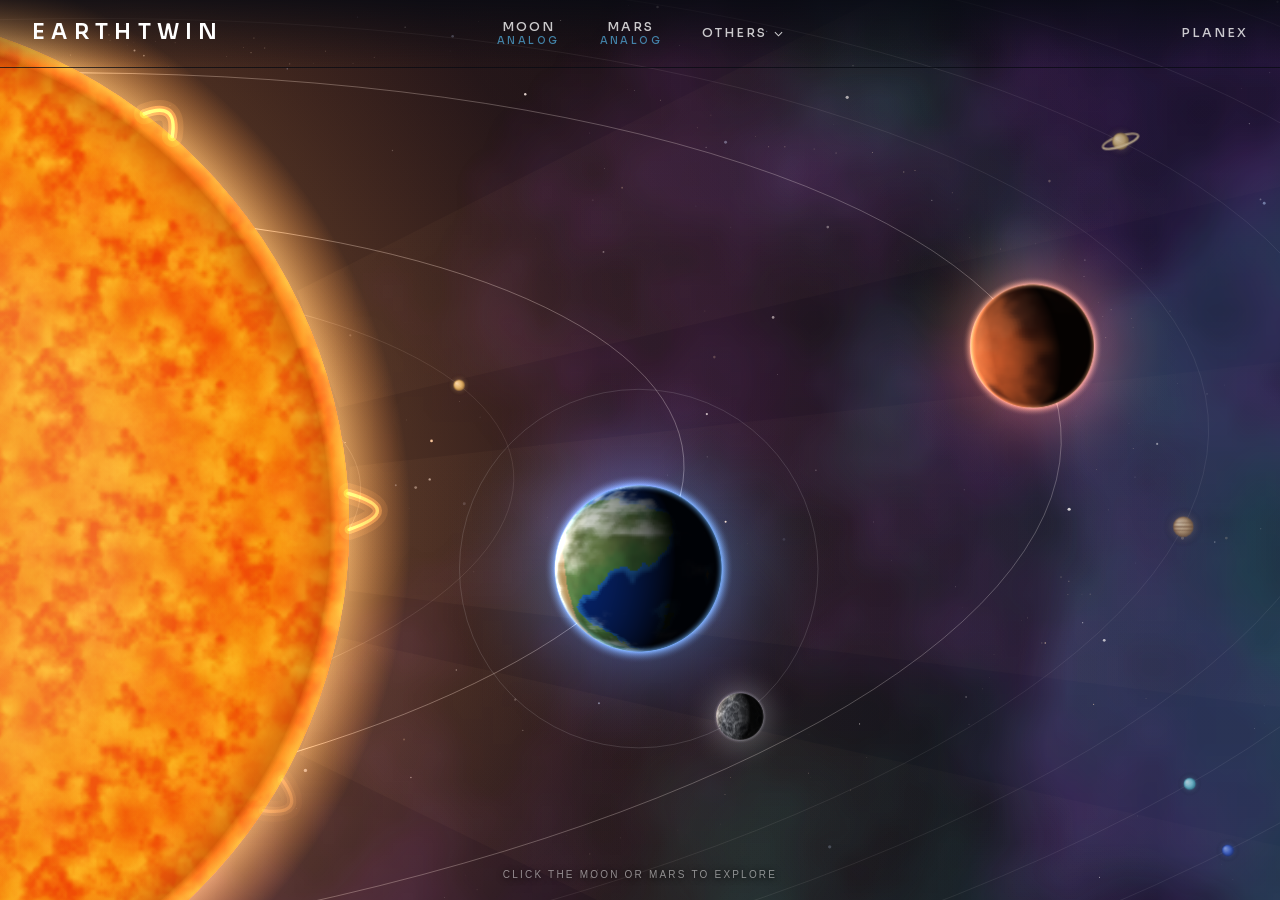
==== commit f384a25b: "fix: show the home page at the clean address, without #home The app no longer writes "#home" into th" ====
--- a/index.html
+++ b/index.html
@@ -7,7 +7,7 @@
   <!-- GitHub Pages serves the repository root; the app lives in web/. Send visitors there (keeping any #route). -->
   <meta http-equiv="refresh" content="0; url=web/">
   <link rel="canonical" href="web/">
-  <script>location.replace("web/" + (location.hash || "#home"));</script>
+  <script>location.replace("web/" + location.hash);</script>
   <style>body{margin:0;background:#000;color:#ccc;font:300 14px/1.5 system-ui,sans-serif;display:grid;place-items:center;height:100vh}a{color:#5cc8ff}</style>
 </head>
 <body>
